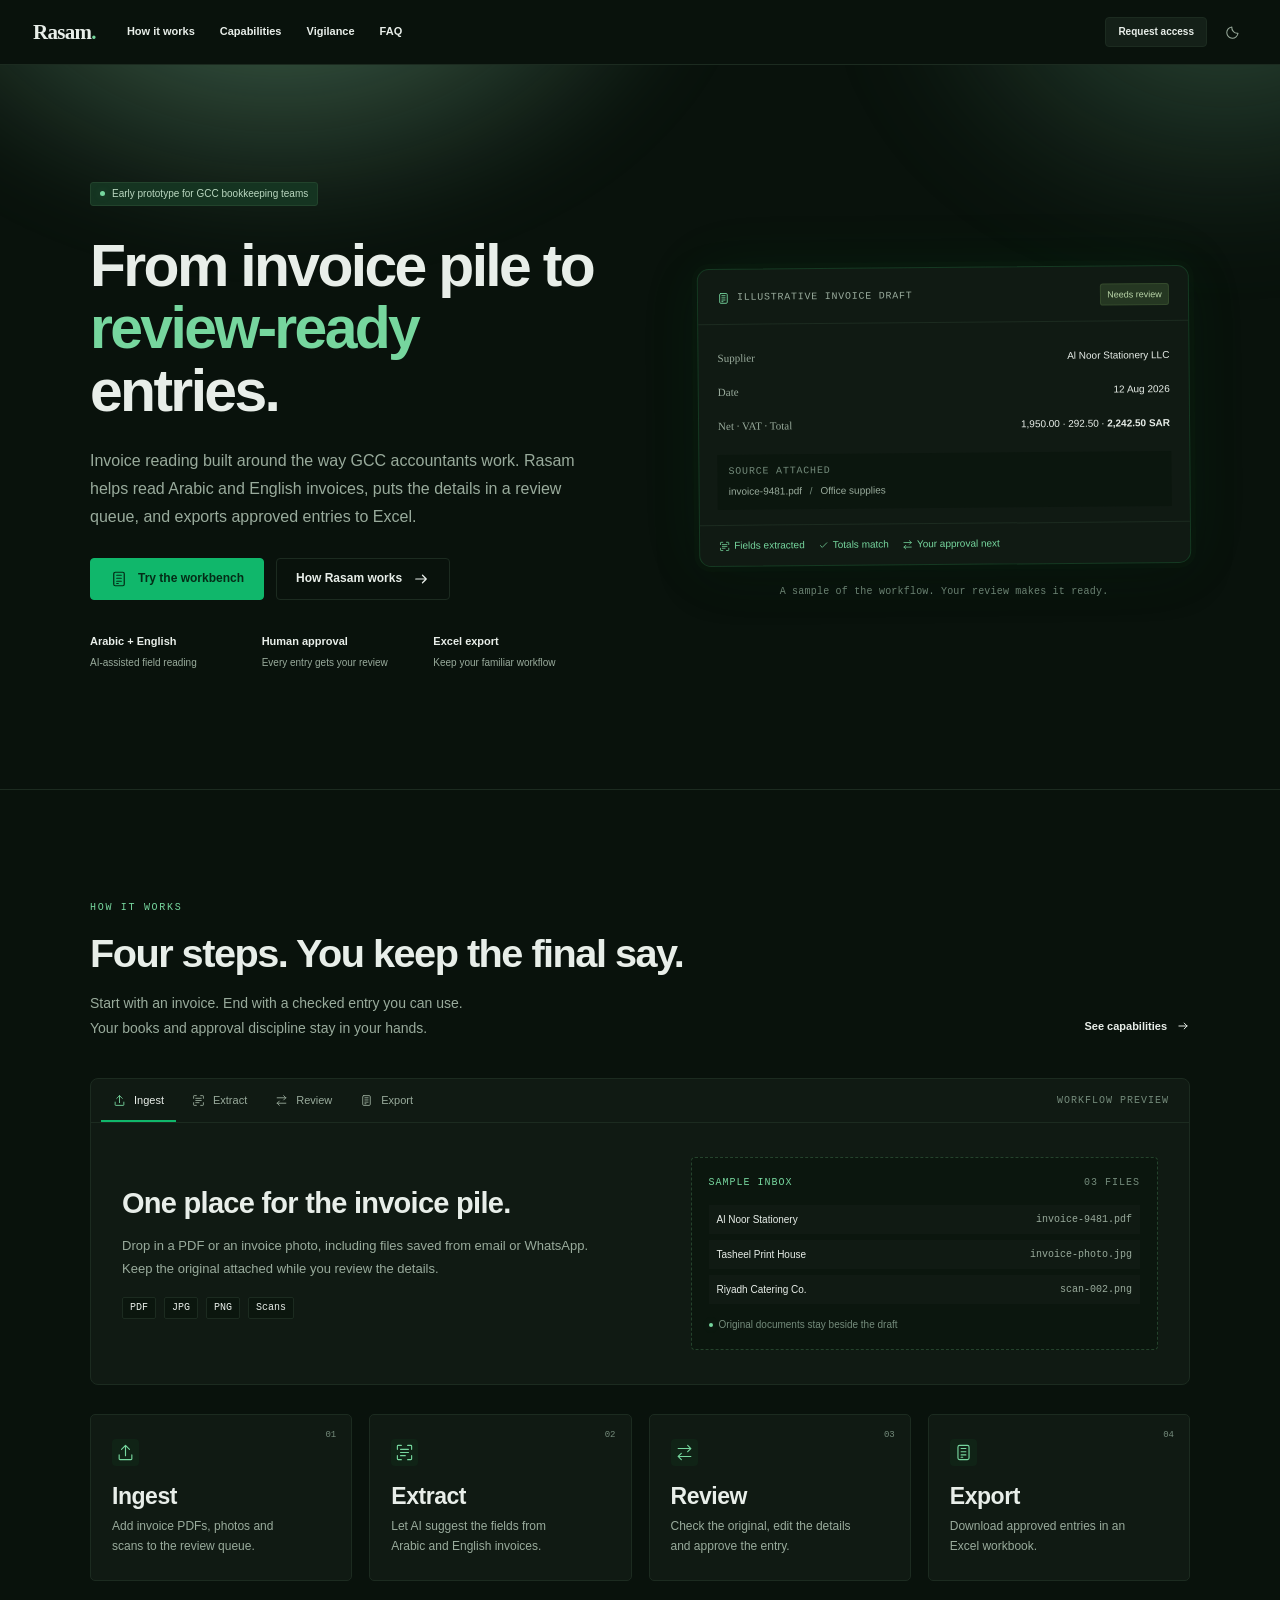
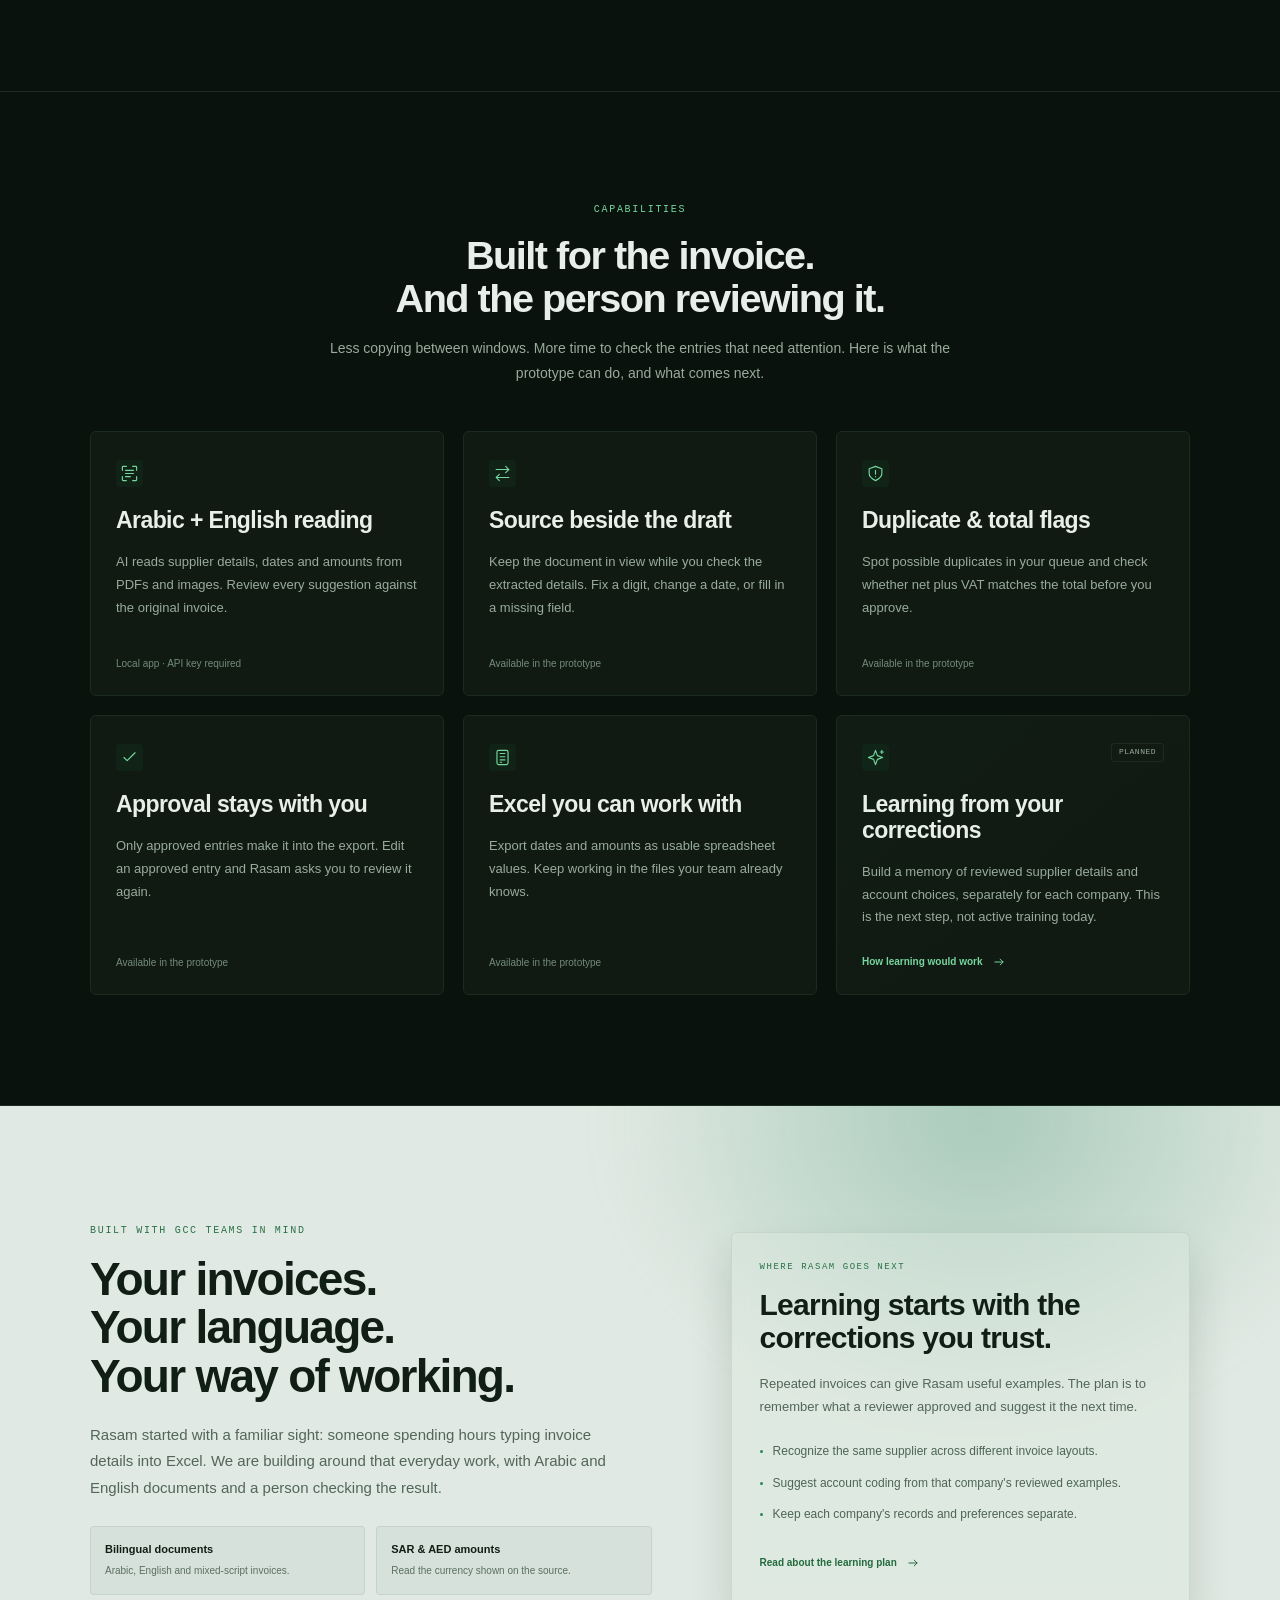
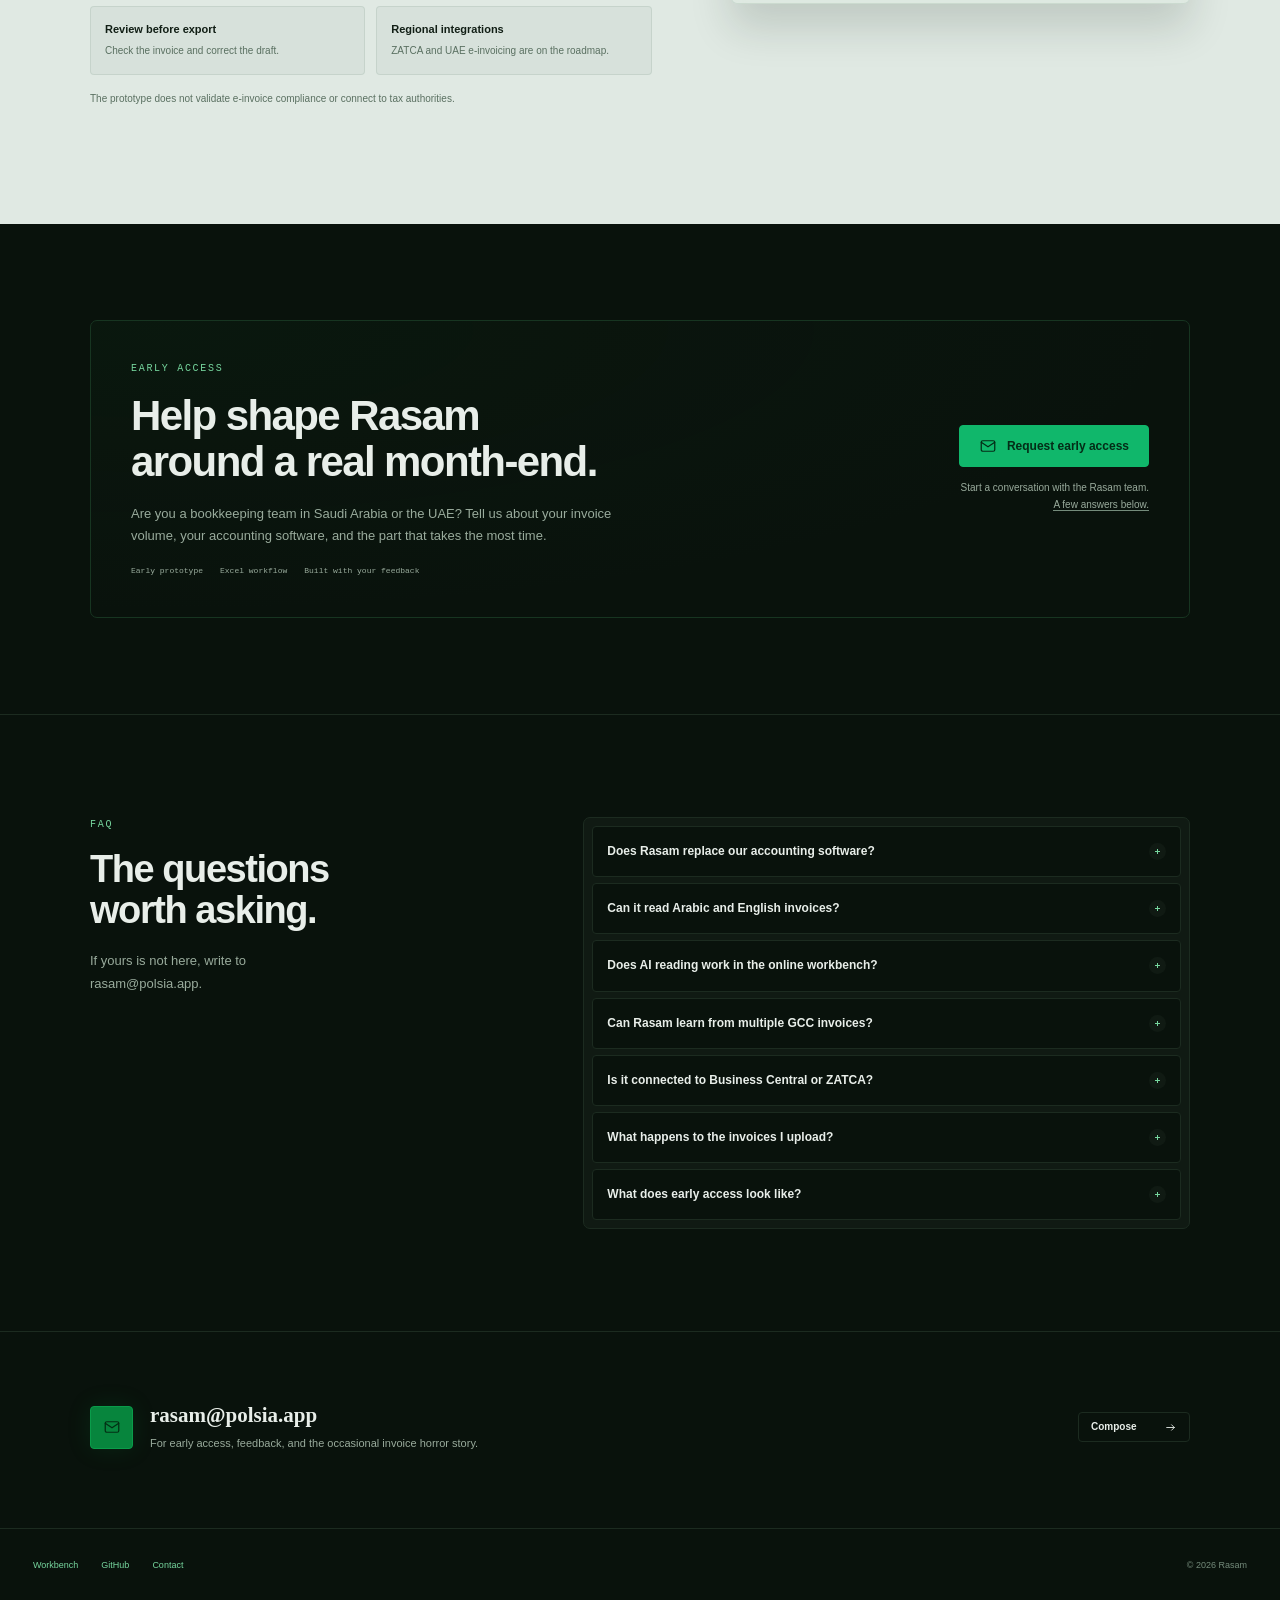
==== index.html @ 23cd0d54 "Prepare static Rasam site for GitHub Pages" ====
<!doctype html>
<html lang="en">
<head>
  <meta charset="utf-8">
  <meta name="viewport" content="width=device-width, initial-scale=1">
  <meta name="theme-color" content="#09120c">
  <meta name="description" content="Rasam is an early invoice-reading prototype for GCC bookkeeping teams. Read Arabic and English invoices, review the details, and export approved entries to Excel.">
  <meta property="og:title" content="Rasam | From invoice pile to review-ready entries">
  <meta property="og:description" content="AI-assisted invoice reading for GCC bookkeeping teams. Your invoices, your review, your Excel workflow.">
  <meta property="og:type" content="website">
  <title>Rasam | Invoice reading for GCC bookkeeping teams</title>
  <link rel="icon" href="favicon.svg" type="image/svg+xml">
  <link rel="stylesheet" href="styles.css">
  <script src="script.js" defer></script>
</head>
<body>
  <a class="skip-link" href="#main">Skip to content</a>
  <svg class="icon-definitions" xmlns="http://www.w3.org/2000/svg" aria-hidden="true">
    <symbol id="i-arrow" viewBox="0 0 24 24"><path d="M5 12h14m-5-5 5 5-5 5"/></symbol>
    <symbol id="i-mail" viewBox="0 0 24 24"><rect x="3" y="5" width="18" height="14" rx="2"/><path d="m3 7 9 6 9-6"/></symbol>
    <symbol id="i-spark" viewBox="0 0 24 24"><path d="m12 3 2.4 6.6L21 12l-6.6 2.4L12 21l-2.4-6.6L3 12l6.6-2.4L12 3ZM20 3v4m-2-2h4"/></symbol>
    <symbol id="i-scan" viewBox="0 0 24 24"><path d="M8 3H4a1 1 0 0 0-1 1v4m13-5h4a1 1 0 0 1 1 1v4M3 16v4a1 1 0 0 0 1 1h4m8 0h4a1 1 0 0 0 1-1v-4M7 8h10M7 12h10M7 16h6"/></symbol>
    <symbol id="i-upload" viewBox="0 0 24 24"><path d="M12 16V3m-5 5 5-5 5 5M4 15v5a1 1 0 0 0 1 1h14a1 1 0 0 0 1-1v-5"/></symbol>
    <symbol id="i-sheet" viewBox="0 0 24 24"><rect x="5" y="3" width="14" height="18" rx="2"/><path d="M9 7h6M9 11h6M9 15h6M9 18h2"/></symbol>
    <symbol id="i-check" viewBox="0 0 24 24"><path d="m5 12 4 4L19 6"/></symbol>
    <symbol id="i-shield" viewBox="0 0 24 24"><path d="m12 3 8 3v6c0 5-8 9-8 9s-8-4-8-9V6l8-3Z"/><path d="M12 8v5m0 3v.1"/></symbol>
    <symbol id="i-review" viewBox="0 0 24 24"><path d="M20 7H4m12-4 4 4-4 4M4 17h16M8 13l-4 4 4 4"/></symbol>
    <symbol id="i-moon" viewBox="0 0 24 24"><path d="M20.8 13.1A9 9 0 0 1 10.9 3.2 9 9 0 1 0 20.8 13.1Z"/></symbol>
    <symbol id="i-menu" viewBox="0 0 24 24"><path d="M4 6h16M4 12h16M4 18h16"/></symbol>
  </svg>

  <header class="site-header">
    <div class="nav-wrap">
      <a class="brand" href="#" aria-label="Rasam home">Rasam<span class="brand-dot">.</span></a>
      <button class="menu-toggle icon-button" type="button" aria-label="Open navigation" aria-controls="navigation" aria-expanded="false"><svg class="icon"><use href="#i-menu"/></svg></button>
      <nav id="navigation" class="navigation" aria-label="Main navigation">
        <a href="#how-it-works">How it works</a>
        <a href="#capabilities">Capabilities</a>
        <a href="#vigilance">Vigilance</a>
        <a href="#faq">FAQ</a>
      </nav>
      <div class="nav-actions">
        <a class="button button-small button-muted" href="mailto:rasam@polsia.app?subject=Rasam%20early%20access">Request access</a>
        <button class="theme-toggle icon-button" type="button" aria-label="Switch to light theme" aria-pressed="false" title="Switch theme"><svg class="icon"><use href="#i-moon"/></svg></button>
      </div>
    </div>
  </header>

  <main id="main">
    <section class="hero section" aria-labelledby="hero-title">
      <div class="container hero-grid">
        <div class="hero-copy">
          <div class="eyebrow-pill"><span class="status-dot"></span> Early prototype for GCC bookkeeping teams</div>
          <h1 id="hero-title">From invoice pile to <span>review-ready</span> entries.</h1>
          <p class="hero-description">Invoice reading built around the way GCC accountants work. Rasam helps read Arabic and English invoices, puts the details in a review queue, and exports approved entries to Excel.</p>
          <div class="button-row">
            <a class="button button-primary" href="./workbench.html"><svg class="icon"><use href="#i-sheet"/></svg> Try the workbench</a>
            <a class="button button-outline" href="#how-it-works">How Rasam works <svg class="icon"><use href="#i-arrow"/></svg></a>
          </div>
          <div class="hero-facts" aria-label="Core features">
            <div><strong>Arabic + English</strong><span>AI-assisted field reading</span></div>
            <div><strong>Human approval</strong><span>Every entry gets your review</span></div>
            <div><strong>Excel export</strong><span>Keep your familiar workflow</span></div>
          </div>
        </div>
        <div class="journal-wrap">
          <div class="journal-card" aria-label="Illustrative invoice draft">
            <div class="journal-header"><span><svg class="icon"><use href="#i-sheet"/></svg> Illustrative invoice draft</span><span class="review-badge">Needs review</span></div>
            <dl class="journal-fields">
              <div><dt>Supplier</dt><dd>Al Noor Stationery LLC</dd></div>
              <div><dt>Date</dt><dd>12 Aug 2026</dd></div>
              <div><dt>Net · VAT · Total</dt><dd>1,950.00 · 292.50 · <strong>2,242.50 SAR</strong></dd></div>
            </dl>
            <div class="journal-note"><span class="tiny-label">Source attached</span><span>invoice-9481.pdf <span class="note-separator">/</span> Office supplies</span></div>
            <div class="journal-footer"><span><svg class="icon"><use href="#i-scan"/></svg> Fields extracted</span><span><svg class="icon"><use href="#i-check"/></svg> Totals match</span><span><svg class="icon"><use href="#i-review"/></svg> Your approval next</span></div>
          </div>
          <p class="journal-caption">A sample of the workflow. Your review makes it ready.</p>
        </div>
      </div>
    </section>

    <section id="how-it-works" class="section workflow-section" aria-labelledby="workflow-title">
      <div class="container">
        <div class="section-heading heading-row">
          <div><p class="eyebrow">How it works</p><h2 id="workflow-title">Four steps. You keep the final say.</h2><p>Start with an invoice. End with a checked entry you can use.<br class="desktop-break"> Your books and approval discipline stay in your hands.</p></div>
          <a class="text-link" href="#capabilities">See capabilities <svg class="icon"><use href="#i-arrow"/></svg></a>
        </div>
        <div class="workflow-demo">
          <div class="workflow-tabs" role="tablist" aria-label="Invoice workflow">
            <button type="button" id="tab-ingest" role="tab" aria-selected="true" aria-controls="panel-ingest" tabindex="0"><svg class="icon"><use href="#i-upload"/></svg> Ingest</button>
            <button type="button" id="tab-extract" role="tab" aria-selected="false" aria-controls="panel-extract" tabindex="-1"><svg class="icon"><use href="#i-scan"/></svg> Extract</button>
            <button type="button" id="tab-review" role="tab" aria-selected="false" aria-controls="panel-review" tabindex="-1"><svg class="icon"><use href="#i-review"/></svg> Review</button>
            <button type="button" id="tab-export" role="tab" aria-selected="false" aria-controls="panel-export" tabindex="-1"><svg class="icon"><use href="#i-sheet"/></svg> Export</button>
            <span class="demo-label">Workflow preview</span>
          </div>
          <div class="workflow-panel" id="panel-ingest" role="tabpanel" aria-labelledby="tab-ingest" tabindex="0">
            <div class="workflow-copy"><h3>One place for the invoice pile.</h3><p>Drop in a PDF or an invoice photo, including files saved from email or WhatsApp. Keep the original attached while you review the details.</p><div class="file-chips"><span>PDF</span><span>JPG</span><span>PNG</span><span>Scans</span></div></div>
            <div class="inbox-preview"><div class="mini-heading">Sample inbox <span>03 files</span></div><div class="inbox-row"><strong>Al Noor Stationery</strong><span>invoice-9481.pdf</span></div><div class="inbox-row"><strong>Tasheel Print House</strong><span>invoice-photo.jpg</span></div><div class="inbox-row"><strong>Riyadh Catering Co.</strong><span>scan-002.png</span></div><div class="inbox-bottom"><span class="status-dot"></span> Original documents stay beside the draft</div></div>
          </div>
          <div class="workflow-panel" id="panel-extract" role="tabpanel" aria-labelledby="tab-extract" tabindex="0" hidden>
            <div class="workflow-copy"><h3>Read the details in either language.</h3><p>AI suggests the supplier, invoice number, date, currency and amounts from Arabic or English documents. Missing or unclear values are left for you to check.</p><div class="file-chips"><span>Arabic</span><span>English</span><span>Mixed script</span></div></div>
            <div class="inbox-preview"><div class="mini-heading">Illustrative extraction <span>AI draft</span></div><div class="inbox-row"><strong>Supplier</strong><span lang="ar" dir="rtl">النور للقرطاسية</span></div><div class="inbox-row"><strong>Invoice number</strong><span>INV-9481</span></div><div class="inbox-row"><strong>Total</strong><span>2,242.50 SAR</span></div><div class="inbox-bottom"><svg class="icon"><use href="#i-scan"/></svg> Available in the local app with your API key</div></div>
          </div>
          <div class="workflow-panel" id="panel-review" role="tabpanel" aria-labelledby="tab-review" tabindex="0" hidden>
            <div class="workflow-copy"><h3>The draft gets a second pair of eyes.</h3><p>Check the source, fix any values, and review duplicate or total warnings. You approve each entry before it can be exported.</p><div class="file-chips"><span>Edit</span><span>Check</span><span>Approve</span></div></div>
            <div class="inbox-preview"><div class="mini-heading">Illustrative review <span>Your decision</span></div><div class="inbox-row"><strong>Source invoice</strong><span>Attached</span></div><div class="inbox-row"><strong>Net + VAT = total</strong><span class="positive">Matches</span></div><div class="inbox-row"><strong>Approval</strong><span>Waiting for review</span></div><div class="inbox-bottom"><svg class="icon"><use href="#i-review"/></svg> Editing an approved entry reopens its review</div></div>
          </div>
          <div class="workflow-panel" id="panel-export" role="tabpanel" aria-labelledby="tab-export" tabindex="0" hidden>
            <div class="workflow-copy"><h3>Take the approved rows to Excel.</h3><p>Download your approved entries as an Excel workbook with dates and numeric amounts. Use those rows in your existing bookkeeping process.</p><div class="file-chips"><span>.xlsx</span><span>Approved entries</span></div></div>
            <div class="inbox-preview"><div class="mini-heading">Illustrative export <span>Excel workbook</span></div><div class="inbox-row"><strong>Approved entries</strong><span>Included</span></div><div class="inbox-row"><strong>Unreviewed drafts</strong><span>Excluded</span></div><div class="inbox-row"><strong>File format</strong><span>Microsoft Excel (.xlsx)</span></div><div class="inbox-bottom"><svg class="icon"><use href="#i-sheet"/></svg> Direct ERP posting is planned</div></div>
          </div>
        </div>
        <ol class="steps-grid">
          <li><span class="step-number">01</span><svg class="feature-icon"><use href="#i-upload"/></svg><h3>Ingest</h3><p>Add invoice PDFs, photos and scans to the review queue.</p></li>
          <li><span class="step-number">02</span><svg class="feature-icon"><use href="#i-scan"/></svg><h3>Extract</h3><p>Let AI suggest the fields from Arabic and English invoices.</p></li>
          <li><span class="step-number">03</span><svg class="feature-icon"><use href="#i-review"/></svg><h3>Review</h3><p>Check the original, edit the details and approve the entry.</p></li>
          <li><span class="step-number">04</span><svg class="feature-icon"><use href="#i-sheet"/></svg><h3>Export</h3><p>Download approved entries in an Excel workbook.</p></li>
        </ol>
      </div>
    </section>

    <section id="capabilities" class="section capabilities-section" aria-labelledby="capabilities-title">
      <div class="container">
        <div class="section-heading centered-heading"><p class="eyebrow">Capabilities</p><h2 id="capabilities-title">Built for the invoice.<br>And the person reviewing it.</h2><p>Less copying between windows. More time to check the entries that need attention. Here is what the prototype can do, and what comes next.</p></div>
        <div class="capabilities-grid">
          <article class="capability-card"><svg class="feature-icon"><use href="#i-scan"/></svg><h3>Arabic + English reading</h3><p>AI reads supplier details, dates and amounts from PDFs and images. Review every suggestion against the original invoice.</p><span class="feature-status">Local app · API key required</span></article>
          <article class="capability-card"><svg class="feature-icon"><use href="#i-review"/></svg><h3>Source beside the draft</h3><p>Keep the document in view while you check the extracted details. Fix a digit, change a date, or fill in a missing field.</p><span class="feature-status">Available in the prototype</span></article>
          <article class="capability-card"><svg class="feature-icon"><use href="#i-shield"/></svg><h3>Duplicate &amp; total flags</h3><p>Spot possible duplicates in your queue and check whether net plus VAT matches the total before you approve.</p><span class="feature-status">Available in the prototype</span></article>
          <article class="capability-card"><svg class="feature-icon"><use href="#i-check"/></svg><h3>Approval stays with you</h3><p>Only approved entries make it into the export. Edit an approved entry and Rasam asks you to review it again.</p><span class="feature-status">Available in the prototype</span></article>
          <article class="capability-card"><svg class="feature-icon"><use href="#i-sheet"/></svg><h3>Excel you can work with</h3><p>Export dates and amounts as usable spreadsheet values. Keep working in the files your team already knows.</p><span class="feature-status">Available in the prototype</span></article>
          <article class="capability-card roadmap-card"><svg class="feature-icon"><use href="#i-spark"/></svg><span class="planned-badge">Planned</span><h3>Learning from your corrections</h3><p>Build a memory of reviewed supplier details and account choices, separately for each company. This is the next step, not active training today.</p><a class="text-link" href="#learning-faq">How learning would work <svg class="icon"><use href="#i-arrow"/></svg></a></article>
        </div>
      </div>
    </section>

    <section id="vigilance" class="section regional-section" aria-labelledby="regional-title">
      <div class="container regional-grid">
        <div class="regional-copy"><p class="eyebrow">Built with GCC teams in mind</p><h2 id="regional-title">Your invoices.<br>Your language.<br>Your way of working.</h2><p>Rasam started with a familiar sight: someone spending hours typing invoice details into Excel. We are building around that everyday work, with Arabic and English documents and a person checking the result.</p><div class="regional-features"><div><strong>Bilingual documents</strong><span>Arabic, English and mixed-script invoices.</span></div><div><strong>SAR &amp; AED amounts</strong><span>Read the currency shown on the source.</span></div><div><strong>Review before export</strong><span>Check the invoice and correct the draft.</span></div><div><strong>Regional integrations</strong><span>ZATCA and UAE e-invoicing are on the roadmap.</span></div></div><p class="regional-note">The prototype does not validate e-invoice compliance or connect to tax authorities.</p></div>
        <aside class="learning-card" aria-labelledby="learning-title"><p class="eyebrow">Where Rasam goes next</p><h3 id="learning-title">Learning starts with the corrections you trust.</h3><p>Repeated invoices can give Rasam useful examples. The plan is to remember what a reviewer approved and suggest it the next time.</p><ul><li>Recognize the same supplier across different invoice layouts.</li><li>Suggest account coding from that company's reviewed examples.</li><li>Keep each company's records and preferences separate.</li></ul><a class="text-link" href="#learning-faq">Read about the learning plan <svg class="icon"><use href="#i-arrow"/></svg></a></aside>
      </div>
    </section>

    <section class="section pilot-section" aria-labelledby="pilot-title">
      <div class="container"><div class="pilot-card"><div><p class="eyebrow">Early access</p><h2 id="pilot-title">Help shape Rasam<br>around a real month-end.</h2><p>Are you a bookkeeping team in Saudi Arabia or the UAE? Tell us about your invoice volume, your accounting software, and the part that takes the most time.</p><div class="pilot-tags"><span>Early prototype</span><span>Excel workflow</span><span>Built with your feedback</span></div></div><div class="pilot-action"><a class="button button-primary" href="mailto:rasam@polsia.app?subject=Rasam%20pilot%20request"><svg class="icon"><use href="#i-mail"/></svg> Request early access</a><p>Start a conversation with the Rasam team.<br><a href="#faq">A few answers below.</a></p></div></div></div>
    </section>

    <section id="faq" class="section faq-section" aria-labelledby="faq-title">
      <div class="container faq-grid">
        <div class="section-heading"><p class="eyebrow">FAQ</p><h2 id="faq-title">The questions<br>worth asking.</h2><p>If yours is not here, write to<br><a href="mailto:rasam@polsia.app">rasam@polsia.app</a>.</p></div>
        <div class="faq-list">
          <details><summary>Does Rasam replace our accounting software?<span class="faq-indicator" aria-hidden="true"></span></summary><p>No. The prototype helps turn invoice details into reviewed rows for Excel. You keep your accounting software and decide how to use the exported entries.</p></details>
          <details><summary>Can it read Arabic and English invoices?<span class="faq-indicator" aria-hidden="true"></span></summary><p>The local app can send invoice PDFs and images to an AI model for Arabic and English field extraction. Results need a human check, especially for blurry images, unusual layouts or unclear numbers. It is not yet benchmarked across GCC invoice types.</p></details>
          <details><summary>Does AI reading work in the online workbench?<span class="faq-indicator" aria-hidden="true"></span></summary><p>The online workbench lets you explore manual entry, review and Excel export. AI reading runs through the local app with your own OpenAI API key. When you click Read with AI there, the document is sent to OpenAI and API usage charges may apply.</p></details>
          <details id="learning-faq"><summary>Can Rasam learn from multiple GCC invoices?<span class="faq-indicator" aria-hidden="true"></span></summary><p>Yes, that is part of the plan. A useful first step is company-specific memory: store reviewed examples, find a similar past invoice, and suggest the supplier or account choice that was approved before. Corrections would stay separate for each company.</p><p>The current prototype does not do this yet, and uploading invoices does not train a model. Further model training is a separate option to evaluate after collecting labeled examples with permission and measuring results on invoices it has not seen.</p></details>
          <details><summary>Is it connected to Business Central or ZATCA?<span class="faq-indicator" aria-hidden="true"></span></summary><p>Not yet. The prototype exports an Excel workbook. Business Central integration, e-invoice QR validation and connections to regional e-invoicing services are planned work, not available features.</p></details>
          <details><summary>What happens to the invoices I upload?<span class="faq-indicator" aria-hidden="true"></span></summary><p>The online prototype keeps its queue in the current browser session. Refreshing or closing the page clears it, so export approved entries before leaving. AI reading in the local app sends the selected document to OpenAI only when you request it.</p></details>
          <details><summary>What does early access look like?<span class="faq-indicator" aria-hidden="true"></span></summary><p>Start with a conversation about your workflow. We want to understand the kinds of invoices you handle, where manual entry slows you down, and what an export must contain to be useful to your team.</p></details>
        </div>
      </div>
    </section>

    <section class="contact-section" aria-label="Contact Rasam"><div class="container contact-row"><div class="contact-copy"><span class="contact-icon"><svg class="icon"><use href="#i-mail"/></svg></span><div><a class="contact-email" href="mailto:rasam@polsia.app">rasam@polsia.app</a><p>For early access, feedback, and the occasional invoice horror story.</p></div></div><a class="button button-outline button-small" href="mailto:rasam@polsia.app?subject=Hello%20Rasam">Compose <svg class="icon"><use href="#i-arrow"/></svg></a></div></section>
  </main>
  <footer class="site-footer"><div class="nav-wrap footer-row"><div><a href="./workbench.html">Workbench</a><a href="https://github.com/20SHA07/Rasam" target="_blank" rel="noopener noreferrer">GitHub<span class="sr-only"> (opens in a new tab)</span></a><a href="mailto:rasam@polsia.app">Contact</a></div><span>© 2026 Rasam</span></div></footer>
</body>
</html>
---- styles.css ----
@charset "UTF-8";

:root{color-scheme:dark;--bg:#09120c;--surface:#101a13;--surface-raised:#142018;--surface-deep:#0b160e;--text:#e8eee9;--muted:#99ab9c;--subtle:#748b7b;--line:#1c2b20;--accent:#10b76b;--accent-hover:#21cd80;--accent-soft:#76d69e;--accent-ink:#042c17;--mint:#e0e9e3;--mint-ink:#111e15;--font:Inter,ui-sans-serif,-apple-system,BlinkMacSystemFont,"Segoe UI",Arial,sans-serif;--mono:"SFMono-Regular",Consolas,"Liberation Mono",monospace}
*{box-sizing:border-box}
html{scroll-behavior:smooth;scroll-padding-top:88px}
body{margin:0;background:var(--bg);color:var(--text);font-family:var(--font);font-size:15px;line-height:1.6;-webkit-font-smoothing:antialiased}
body.light-theme{color-scheme:light;--bg:#f3f7f3;--surface:#eaf0eb;--surface-raised:#e1ebe3;--surface-deep:#f6faf7;--text:#112b1b;--muted:#526b59;--subtle:#536f5b;--line:#d4e1d7;--accent-soft:#187443;--accent-ink:#042c17;--mint:#dae8df;--mint-ink:#112b1b}
a{color:inherit;text-decoration:none}
button{font:inherit;color:inherit;cursor:pointer}
a,button,summary{-webkit-tap-highlight-color:transparent}
a:focus-visible,button:focus-visible,summary:focus-visible,[tabindex="0"]:focus-visible{outline:2px solid var(--accent-soft);outline-offset:5px;border-radius:4px}
button:disabled{cursor:default}
button::-moz-focus-inner{border:0}
svg{flex-shrink:0;fill:none;stroke:currentColor;stroke-width:1.65;stroke-linecap:round;stroke-linejoin:round;vertical-align:middle}
.icon{width:18px;height:18px}
.icon-definitions{position:absolute;width:0;height:0;overflow:hidden}
.container{width:min(1100px,calc(100% - 64px));margin-inline:auto}
.section{padding-block:110px;border-bottom:1px solid var(--line)}
h1,h2,h3,p{margin:0}
h1,h2,h3{font-weight:650;line-height:1.09;letter-spacing:-.038em}
h1{font-size:clamp(44px,4.6vw,62px)}
h2{font-size:clamp(31px,3.1vw,42px)}
h3{font-size:24px;letter-spacing:-.025em}
p{color:var(--muted)}
.eyebrow{color:var(--accent-soft);font-family:var(--mono);font-size:10px;letter-spacing:.17em;text-transform:uppercase;line-height:1.5;margin-bottom:17px}
.skip-link{position:fixed;z-index:20;left:18px;top:-70px;padding:10px 18px;border-radius:4px;background:var(--accent);color:#031d0d;font-weight:700}
.skip-link:focus{top:10px}
.sr-only{position:absolute;width:1px;height:1px;padding:0;margin:-1px;overflow:hidden;clip:rect(0,0,0,0);white-space:nowrap;border:0}
.site-header{height:65px;border-bottom:1px solid var(--line);position:relative;z-index:5;background:var(--bg)}
.nav-wrap{max-width:1270px;height:100%;margin:auto;padding-inline:28px;display:flex;align-items:center}
.brand{font-family:Georgia,"Times New Roman",serif;font-weight:700;font-size:21px;letter-spacing:-.7px;line-height:1;margin-right:31px}
.brand-dot{color:var(--accent-soft)}
.navigation{display:flex;gap:25px;align-items:center}
.navigation a{font-size:11px;font-weight:600;color:var(--text);transition:color .15s}
.navigation a:hover,.site-footer a:hover{color:var(--accent-soft)}
.nav-actions{margin-left:auto;display:flex;gap:10px;align-items:center}
.button{min-height:42px;padding:10px 19px;display:inline-flex;align-items:center;justify-content:center;gap:10px;font-size:12px;font-weight:600;line-height:1.2;border-radius:4px;border:1px solid transparent;white-space:nowrap;transition:background .18s,border-color .18s,transform .18s}
.button:hover{transform:translateY(-1px)}
.button-primary{background:var(--accent);color:var(--accent-ink);border-color:var(--accent)}
.button-primary:hover{background:var(--accent-hover);border-color:var(--accent-hover)}
.button-outline{background:transparent;border-color:var(--line);color:var(--text)}
.button-outline:hover{background:var(--surface);border-color:var(--subtle)}
.button-small{min-height:30px;padding:7px 12px;font-size:10px}
.button-small .icon{width:13px;height:13px}
.button-muted{background:var(--surface-raised);border-color:var(--line)}
.button-muted:hover{background:var(--line)}
.icon-button{border:0;background:none;display:grid;place-items:center;width:30px;height:30px;padding:5px;border-radius:4px;color:var(--muted)}
.icon-button:hover{color:var(--text);background:var(--surface)}
.icon-button .icon{width:15px;height:15px}
.menu-toggle{display:none}
.hero{position:relative;overflow:hidden;padding-top:114px;padding-bottom:119px}
.hero:before{content:"";position:absolute;pointer-events:none;width:900px;height:650px;top:-470px;left:-170px;background:radial-gradient(ellipse,rgba(138,205,162,.51),transparent 69%);filter:blur(36px)}
.hero:after{content:"";position:absolute;pointer-events:none;width:720px;height:570px;top:-385px;right:-305px;background:radial-gradient(ellipse,rgba(110,175,137,.37),transparent 67%);filter:blur(50px)}
.hero-grid{position:relative;z-index:1;display:grid;grid-template-columns:1.1fr 1fr;align-items:center;gap:67px}
.eyebrow-pill{display:inline-flex;align-items:center;gap:7px;color:#bad7c0;background:#153421;border:1px solid #22432c;padding:4px 9px;border-radius:3px;font-size:10px;line-height:1.4;margin-bottom:29px}
.light-theme .eyebrow-pill{background:#e1f0e5;color:#1a5832;border-color:#b3d4be}
.status-dot{width:5px;height:5px;background:var(--accent-soft);border-radius:50%;display:inline-block;flex-shrink:0;box-shadow:0 0 8px #66cd9130}
.hero h1{max-width:530px;line-height:1.065;letter-spacing:-.045em}
.hero h1 span{color:var(--accent-soft)}
.hero-description{max-width:495px;font-size:16px;line-height:1.75;margin-top:24px}
.button-row{display:flex;flex-wrap:wrap;gap:12px;margin-top:27px}
.hero-facts{display:grid;grid-template-columns:1fr 1fr 1fr;gap:20px;margin-top:34px;max-width:495px}
.hero-facts strong{display:block;font-size:11px;font-weight:600;line-height:1.45;margin-bottom:5px}
.hero-facts span{display:block;color:var(--muted);font-size:10px;line-height:1.55;max-width:130px}
.journal-wrap{margin-top:18px;min-width:0}
.journal-card{background:var(--surface);border:1px solid #153922;border-radius:12px;box-shadow:0 0 0 5px #0c281331,0 15px 45px #0003,0 0 65px #04b14c14;overflow:hidden;transform:rotate(-.5deg)}
.light-theme .journal-card{border-color:#b8d6c0;box-shadow:0 0 0 5px #c6ead52b,0 15px 45px #204f2514,0 0 65px #04b14c14}
.journal-header{padding:17px 19px 15px;display:flex;align-items:center;justify-content:space-between;gap:8px;border-bottom:1px solid var(--line);font-family:var(--mono);font-size:8px;letter-spacing:.075em;text-transform:uppercase;color:var(--muted)}
.journal-header>span:first-child{display:flex;gap:7px;align-items:center}
.journal-header .icon{width:13px;height:13px;color:var(--accent-soft)}
.review-badge{font-family:var(--font);text-transform:none;letter-spacing:0;padding:3px 6px;color:#bbd7aa;background:#253722;border:1px solid #344a2c;border-radius:3px;font-size:9px;white-space:nowrap}
.light-theme .review-badge{color:#36522b;background:#e1edd9;border-color:#c1d5b4}
.journal-fields{margin:0;padding:17px 19px 7px}
.journal-fields>div{display:flex;justify-content:space-between;gap:13px;align-items:baseline;padding:8px 0}
.journal-fields dt{color:var(--muted);font-family:Georgia,"Times New Roman",serif;font-size:11px}
.journal-fields dd{margin:0;font-size:10px;text-align:right;font-weight:500;font-variant-numeric:tabular-nums;line-height:1.7}
.journal-fields dd strong{font-weight:600}
.journal-note{margin:5px 18px 15px;background:var(--surface-deep);padding:10px 11px;color:var(--muted);font-size:9px;line-height:1.7}
.tiny-label{display:block;color:var(--subtle);font:8px/1.4 var(--mono);text-transform:uppercase;letter-spacing:.08em;margin-bottom:4px}
.note-separator{margin-inline:5px;color:var(--subtle)}
.journal-footer{border-top:1px solid var(--line);display:flex;flex-wrap:wrap;align-items:center;gap:13px;padding:12px 19px;color:var(--accent-soft);font-size:8px}
.journal-footer span{display:inline-flex;align-items:center;gap:4px}
.journal-footer .icon{width:11px;height:11px}
.journal-caption{text-align:center;font-family:var(--mono);font-size:8px;letter-spacing:.02em;margin-top:18px;color:var(--subtle)}
.section-heading{margin-bottom:38px}
.section-heading>p:last-child,.section-heading>div>p:last-child{margin-top:16px;font-size:14px;line-height:1.75;max-width:680px}
.heading-row{display:flex;align-items:flex-end;justify-content:space-between;gap:25px}
.text-link{display:inline-flex;align-items:center;gap:9px;font-size:11px;font-weight:600;white-space:nowrap}
.text-link:hover{color:var(--accent-soft)}
.text-link .icon{width:14px;height:14px;transition:transform .15s}
.text-link:hover .icon{transform:translateX(3px)}
.heading-row>.text-link{margin-bottom:5px}
.workflow-demo{border:1px solid var(--line);border-radius:8px;overflow:hidden;background:var(--surface)}
.workflow-tabs{display:flex;gap:4px;padding:0 10px;align-items:center;border-bottom:1px solid var(--line);overflow-x:auto;scrollbar-width:thin}
.workflow-tabs button{display:inline-flex;align-items:center;gap:8px;border:0;border-bottom:2px solid transparent;color:var(--muted);font-size:11px;background:none;min-height:43px;padding:11px 12px 9px;white-space:nowrap}
.workflow-tabs button:hover{color:var(--text)}
.workflow-tabs button[aria-selected="true"]{border-bottom-color:var(--accent);color:var(--text)}
.workflow-tabs button[aria-selected="true"] .icon{color:var(--accent-soft)}
.workflow-tabs .icon{width:13px;height:13px}
.demo-label{margin-left:auto;padding-right:10px;color:var(--subtle);font-family:var(--mono);font-size:8px;text-transform:uppercase;letter-spacing:.1em;white-space:nowrap}
.workflow-panel{display:grid;grid-template-columns:1.12fr 1fr;align-items:center;gap:45px;padding:34px 31px;min-height:235px}
.workflow-panel[hidden]{display:none}
.workflow-copy h3{font-size:29px;margin-bottom:15px}
.workflow-copy p{font-size:13px;line-height:1.75;max-width:490px}
.file-chips{display:flex;gap:8px;margin-top:17px}
.file-chips span{font:8px/1 var(--mono);background:var(--surface-deep);padding:5px 7px;border:1px solid var(--line);border-radius:2px;color:var(--text)}
.inbox-preview{background:var(--surface-deep);border:1px dashed #24432c;padding:17px;border-radius:4px;min-width:0}
.mini-heading{display:flex;justify-content:space-between;gap:8px;font-family:var(--mono);font-size:8px;letter-spacing:.1em;text-transform:uppercase;color:var(--accent-soft);margin-bottom:14px}
.mini-heading span{color:var(--subtle);font-size:7px}
.inbox-row{display:flex;align-items:center;justify-content:space-between;gap:14px;background:var(--surface);padding:7px 8px;margin-block:6px;font-size:9px;line-height:1.5}
.inbox-row strong{font-weight:500}
.inbox-row>span{font-family:var(--mono);font-size:8px;color:var(--muted);text-align:right;overflow-wrap:anywhere}
.inbox-row [lang="ar"]{font-family:Arial,sans-serif;font-size:11px}
.inbox-row .positive{color:var(--accent-soft)}
.inbox-bottom{display:flex;gap:6px;align-items:center;margin-top:13px;font-size:8px;line-height:1.5;color:var(--subtle)}
.inbox-bottom .icon{width:11px;height:11px}
.inbox-bottom .status-dot{width:4px;height:4px}
.steps-grid{list-style:none;padding:0;margin:29px 0 0;display:grid;grid-template-columns:repeat(4,1fr);gap:17px}
.steps-grid li{position:relative;background:var(--surface);padding:24px 21px 23px;border:1px solid var(--line);border-radius:5px}
.step-number{position:absolute;right:15px;top:13px;color:var(--subtle);font-family:var(--mono);font-size:9px}
.feature-icon{width:27px;height:27px;padding:4px;color:var(--accent-soft);background:#0cac5710;stroke-width:1.45;border-radius:4px;margin-bottom:21px}
.steps-grid .feature-icon{margin-bottom:18px}
.steps-grid h3{font-size:23px;letter-spacing:-.02em;margin-bottom:8px}
.steps-grid p{font-size:12px;line-height:1.65;max-width:190px}
.centered-heading{text-align:center;max-width:720px;margin-inline:auto;margin-bottom:46px}
.centered-heading>p:last-child{max-width:650px;margin-inline:auto}
.capabilities-grid{display:grid;grid-template-columns:repeat(3,1fr);gap:19px}
.capability-card{position:relative;padding:28px 25px 24px;display:flex;flex-direction:column;align-items:flex-start;border:1px solid var(--line);border-radius:6px;background:var(--surface);min-height:265px}
.capability-card h3{font-size:23px;margin-bottom:17px;line-height:1.12;max-width:280px}
.capability-card p{font-size:13px;line-height:1.75;margin-bottom:25px}
.feature-status{font-size:9px;line-height:1.4;color:var(--subtle);margin-top:auto}
.roadmap-card{background:linear-gradient(140deg,#1c352118,transparent 70%),var(--surface)}
.planned-badge{position:absolute;top:27px;right:25px;padding:3px 7px;border:1px solid var(--line);border-radius:3px;font:8px/1.3 var(--mono);text-transform:uppercase;letter-spacing:.06em;color:var(--muted)}
.roadmap-card .text-link{color:var(--accent-soft);margin-top:auto;font-size:10px}
.regional-section{background:var(--mint);color:var(--mint-ink);border:0;position:relative;overflow:hidden;padding-block:117px}
.regional-section:before{position:absolute;content:"";right:-100px;top:-310px;pointer-events:none;width:800px;height:650px;background:radial-gradient(ellipse,#8dbba7aa,transparent 65%);filter:blur(24px)}
.regional-grid{display:grid;grid-template-columns:1.1fr .9fr;gap:79px;align-items:start;position:relative;z-index:1}
.regional-section .eyebrow{color:#2a7145}
.regional-section p{color:#52665a}
.regional-copy h2{font-size:46px;line-height:1.05;margin-bottom:22px;max-width:520px}
.regional-copy>p:not(.eyebrow){font-size:15px;line-height:1.75;max-width:545px}
.regional-features{display:grid;grid-template-columns:1fr 1fr;gap:11px;margin-top:25px}
.regional-features>div{background:#7b928315;border:1px solid #849f8e38;border-radius:4px;padding:14px}
.regional-features strong{font-size:11px;font-weight:600;display:block;margin-bottom:5px}
.regional-features span{display:block;font-size:10px;line-height:1.65;color:#5a7061}
.regional-copy .regional-note{font-size:10px!important;line-height:1.6!important;margin-top:16px;max-width:450px!important;color:#5a7061}
.learning-card{padding:28px 28px 30px;border:1px solid #8eac973e;background:#dce8df66;backdrop-filter:blur(8px);border-radius:6px;box-shadow:0 24px 42px #12241728;margin-top:9px}
.learning-card .eyebrow{font-size:9px;margin-bottom:13px}
.learning-card h3{font-size:30px;line-height:1.11;margin-bottom:19px;max-width:330px}
.learning-card>p:not(.eyebrow){font-size:13px;line-height:1.75}
.learning-card ul{list-style:none;padding:0;margin:23px 0 24px;display:grid;gap:12px}
.learning-card li{position:relative;padding-left:13px;font-size:12px;line-height:1.65;color:#4d6555}
.learning-card li:before{content:"";position:absolute;left:0;top:8px;width:3px;height:3px;border-radius:50%;background:#2b8550}
.learning-card .text-link{font-size:10px;color:#236a3d;white-space:normal}
.pilot-section{padding-block:96px}
.pilot-card{display:grid;grid-template-columns:1.2fr 1fr;align-items:center;gap:50px;border:1px solid #173521;border-radius:7px;padding:40px;background:radial-gradient(ellipse at 6% 3%,#14522615,transparent 70%),var(--bg)}
.pilot-card h2{max-width:590px;font-size:42px}
.pilot-card>div>p:not(.eyebrow){font-size:13px;line-height:1.75;margin-top:18px;max-width:515px}
.pilot-tags{display:flex;flex-wrap:wrap;gap:17px;margin-top:17px;font-family:var(--mono);font-size:8px;line-height:1.5;color:var(--muted)}
.pilot-action{text-align:right}
.pilot-action>p{font-size:10px!important;line-height:1.65!important;margin-top:13px!important}
.pilot-action>p a{border-bottom:1px solid var(--subtle)}
.faq-section{padding-block:102px}
.faq-grid{display:grid;grid-template-columns:.83fr 1.17fr;gap:63px}
.faq-section .section-heading{margin-bottom:0}
.faq-section h2{font-size:38px}
.faq-section .section-heading>p:last-child{font-size:13px;margin-top:18px}
.faq-section .section-heading a:hover{color:var(--accent-soft)}
.faq-list{background:var(--surface);padding:8px;border:1px solid var(--line);border-radius:7px}
.faq-list details{border:1px solid var(--line);background:var(--bg);border-radius:4px;margin-bottom:6px;overflow:hidden}
.faq-list details:last-child{margin-bottom:0}
.faq-list summary{display:flex;justify-content:space-between;align-items:center;gap:17px;list-style:none;padding:15px 14px;cursor:pointer;font-size:12px;font-weight:600;line-height:1.6}
.faq-list summary::-webkit-details-marker{display:none}
.faq-list summary:hover{color:var(--accent-soft)}
.faq-indicator{width:17px;height:17px;border-radius:50%;background:var(--surface);position:relative;flex-shrink:0;color:var(--accent-soft)}
.faq-indicator:before,.faq-indicator:after{content:"";position:absolute;background:currentColor;left:6px;right:6px;height:1px;top:8px}
.faq-indicator:after{transform:rotate(90deg);transition:transform .15s}
details[open] .faq-indicator:after{transform:rotate(0)}
.faq-list details p{font-size:12px;line-height:1.8;padding:0 14px 14px}
.faq-list details p+p{margin-top:-3px}
.contact-section{padding-block:70px 76px;border-bottom:1px solid var(--line)}
.contact-row{display:flex;justify-content:space-between;align-items:center;gap:25px}
.contact-copy{display:flex;align-items:center;gap:17px}
.contact-icon{background:#07853d;color:#032f14;border:1px solid #0a9c4a;box-shadow:0 0 25px #0aa64820;border-radius:4px;width:43px;height:43px;display:grid;place-items:center}
.contact-email{font-family:Georgia,"Times New Roman",serif;font-size:21px;line-height:1.3;font-weight:700}
.contact-email:hover{color:var(--accent-soft)}
.contact-copy p{font-size:11px;margin-top:5px}
.contact-row>.button{min-width:112px;justify-content:space-between}
.site-footer{height:72px;color:var(--subtle);font-size:9px}
.footer-row{justify-content:space-between}
.footer-row>div{display:flex;gap:23px;color:var(--accent-soft)}
.footer-row>span{font-size:9px}

@media(min-width:1500px){.hero{padding-top:130px;padding-bottom:135px}.section{padding-block:120px}.hero-grid{gap:75px}}
@media(max-width:1000px){.container{width:calc(100% - 56px)}.hero-grid{gap:35px;grid-template-columns:1fr 1fr}.hero{padding-block:92px}.hero h1{font-size:48px}.hero-description{font-size:14px}.hero-facts{gap:12px}.button{padding-inline:15px;font-size:11px}.journal-header{padding-inline:14px;font-size:7px}.journal-fields{padding-inline:14px}.journal-fields dd{font-size:9px}.journal-footer{padding-inline:14px;gap:9px;font-size:7px}.section{padding-block:86px}.workflow-panel{gap:27px;padding:28px 25px}.workflow-copy h3{font-size:26px}.inbox-preview{padding:12px}.inbox-row{gap:8px;padding-inline:6px;font-size:8px}.inbox-row>span{font-size:7px}.steps-grid{gap:13px}.steps-grid li{padding:21px 17px}.steps-grid p{font-size:11px}.capabilities-grid{gap:14px}.capability-card{padding:25px 21px 23px}.capability-card h3{font-size:21px}.capability-card p{font-size:12px}.regional-grid{gap:45px}.regional-copy h2{font-size:41px}.regional-copy>p:not(.eyebrow){font-size:14px}.learning-card{padding:24px}.learning-card h3{font-size:28px}.pilot-card{padding:33px;gap:30px}.pilot-card h2{font-size:37px}.faq-grid{gap:38px}.faq-section h2{font-size:34px}}
@media(max-width:760px){html{scroll-padding-top:22px}.container{width:calc(100% - 40px)}.section{padding-block:70px}.site-header{height:62px}.nav-wrap{padding-inline:20px}.brand{font-size:23px;margin-right:auto}.menu-toggle{display:grid;order:3;margin-left:10px}.nav-actions{margin-left:0}.nav-actions .button{font-size:9px;padding:7px 10px}.theme-toggle{width:25px}.navigation{position:absolute;top:61px;left:0;right:0;padding:12px 20px 18px;border-bottom:1px solid var(--line);background:var(--bg);display:none;gap:0;box-shadow:0 10px 20px #0002}.navigation.is-open{display:grid;grid-template-columns:1fr 1fr}.navigation a{padding:10px 0;font-size:12px}.hero{padding-top:69px;padding-bottom:64px}.hero-grid{grid-template-columns:1fr;gap:42px;max-width:550px}.eyebrow-pill{font-size:9px;margin-bottom:24px}.hero h1{font-size:clamp(44px,7.5vw,57px);max-width:510px}.hero-description{font-size:15px;line-height:1.75;max-width:510px;margin-top:22px}.button-row{gap:10px;margin-top:25px}.button{min-height:43px;font-size:11px}.hero-facts{margin-top:28px;gap:17px;max-width:460px}.hero-facts strong{font-size:10px}.hero-facts span{font-size:9px}.journal-wrap{width:100%;max-width:490px;justify-self:center;margin-top:0}.journal-header{font-size:8px;padding:17px 18px}.journal-fields{padding:14px 18px 7px}.journal-fields dt{font-size:11px}.journal-fields dd{font-size:10px}.journal-footer{padding:12px 18px;gap:14px;font-size:8px}.journal-caption{margin-top:15px}.section-heading{margin-bottom:30px}.heading-row{display:block}.heading-row>.text-link{margin-top:22px}.section-heading h2{font-size:33px;max-width:520px}.section-heading>p:last-child,.section-heading>div>p:last-child{font-size:13px}.desktop-break{display:none}.workflow-panel{grid-template-columns:1fr;gap:25px;padding:27px 23px;min-height:390px}.workflow-copy h3{font-size:26px}.workflow-copy p{font-size:13px}.workflow-tabs{padding-inline:7px;gap:0}.workflow-tabs button{font-size:10px;padding-inline:10px;gap:6px}.demo-label{display:none}.inbox-preview{padding:17px}.mini-heading{font-size:8px}.inbox-row{padding:8px;font-size:10px}.inbox-row>span{font-size:8px}.inbox-bottom{font-size:8px}.steps-grid{grid-template-columns:1fr 1fr;gap:12px;margin-top:18px}.steps-grid li{padding:23px 21px}.steps-grid h3{font-size:23px}.steps-grid p{font-size:12px;max-width:none}.steps-grid .feature-icon{margin-bottom:15px}.centered-heading{margin-bottom:32px}.capabilities-grid{grid-template-columns:1fr 1fr;gap:13px}.capability-card{padding:25px 21px;min-height:280px}.capability-card h3{font-size:21px}.capability-card p{font-size:12px;margin-bottom:22px}.feature-status{font-size:8px}.roadmap-card .text-link{font-size:9px;white-space:normal;gap:5px}.planned-badge{right:19px;top:26px;font-size:7px}.regional-grid{grid-template-columns:1fr;gap:32px;max-width:580px}.regional-copy h2{font-size:43px}.regional-copy>p:not(.eyebrow){font-size:14px}.regional-features{gap:10px}.regional-features>div{padding:14px}.regional-features strong{font-size:11px}.regional-features span{font-size:11px}.learning-card{max-width:none;margin-top:0;padding:28px}.learning-card h3{font-size:30px;max-width:360px}.learning-card li{font-size:12px}.pilot-card{grid-template-columns:1fr;gap:27px;padding:30px 26px}.pilot-card h2{font-size:36px}.pilot-card>div>p:not(.eyebrow){font-size:13px}.pilot-action{text-align:left}.pilot-action>p{font-size:10px!important}.pilot-tags{gap:12px;font-size:7px}.faq-grid{grid-template-columns:1fr;gap:31px}.faq-section .section-heading h2{font-size:35px}.faq-section .section-heading h2 br{display:none}.faq-section .section-heading>p:last-child br{display:none}.faq-list summary{font-size:12px;padding:15px 13px}.faq-list details p{font-size:12px}.contact-section{padding-block:51px}.contact-row{align-items:flex-start}.contact-copy{gap:12px}.contact-icon{width:36px;height:36px;flex-shrink:0}.contact-email{font-size:19px}.contact-copy p{font-size:10px;max-width:280px}.contact-row>.button{min-width:90px;min-height:31px;font-size:9px}.site-footer{height:66px}.footer-row>div{gap:18px}}
@media(max-width:430px){.container{width:calc(100% - 36px)}.nav-wrap{padding-inline:18px}.brand{font-size:22px}.nav-actions{gap:6px}.menu-toggle{margin-left:5px}.hero{padding-top:54px}.hero h1{font-size:43px}.hero-description{font-size:14px}.button-row{gap:9px}.button-row .button{padding-inline:12px;font-size:10px;gap:7px}.button-row .icon{width:15px;height:15px}.hero-facts{gap:12px}.hero-facts strong{font-size:9px}.hero-facts span{font-size:8px}.journal-header{padding-inline:13px;font-size:7px}.journal-fields{padding-inline:13px}.journal-fields dd{font-size:9px}.journal-fields dt{font-size:10px}.journal-note{margin-inline:13px}.journal-footer{padding-inline:13px;gap:9px;font-size:7px}.journal-footer .icon{width:10px;height:10px}.section-heading h2{font-size:30px}.workflow-tabs button{padding-inline:9px;font-size:9px}.workflow-panel{padding:24px 19px}.workflow-copy h3{font-size:25px}.inbox-preview{padding:12px}.inbox-row{padding:7px 6px;font-size:9px}.inbox-row>span{font-size:7px}.steps-grid li{padding:22px 17px}.steps-grid h3{font-size:22px}.steps-grid p{font-size:11px}.capabilities-grid{grid-template-columns:1fr}.capability-card{min-height:0;padding:26px}.capability-card h3{font-size:25px}.capability-card p{font-size:13px}.capability-card .feature-icon{margin-bottom:17px}.feature-status{font-size:9px}.roadmap-card .text-link{font-size:11px}.planned-badge{font-size:8px;right:26px;top:27px}.regional-copy h2{font-size:40px}.learning-card{padding:25px}.learning-card h3{font-size:28px}.pilot-card{padding:28px 23px}.pilot-card h2{font-size:32px}.pilot-tags{row-gap:7px}.contact-row{display:block}.contact-row>.button{margin-left:48px;margin-top:20px;min-width:105px}.contact-email{font-size:20px}.contact-copy p{max-width:265px}.footer-row>div{gap:17px}.footer-row>span{font-size:8px}}
@media(prefers-reduced-motion:reduce){html{scroll-behavior:auto}*,*:before,*:after{transition:none!important;animation:none!important}.button:hover{transform:none}}
@media print{:root{--bg:#fff;--surface:#f8faf8;--surface-deep:#f2f5f2;--text:#111;--muted:#444;--subtle:#555;--line:#ddd;--accent-soft:#17632e}.site-header,.button-row,.nav-actions,.menu-toggle,.site-footer{display:none}.section{padding-block:35px}.hero:before,.hero:after,.regional-section:before{display:none}.journal-card{box-shadow:none;transform:none}.container{width:100%}.faq-list details p{display:block}.capability-card,.steps-grid li,.journal-card{break-inside:avoid}}

/* Keep illustrative invoice details legible at every breakpoint. */
.journal-fields dd,.journal-note,.journal-footer,.journal-caption,.tiny-label,.inbox-row,.inbox-row>span,.inbox-bottom,.mini-heading,.mini-heading span{font-size:10px}
.journal-header{flex-wrap:wrap;font-size:10px}
.hero-facts span,.file-chips span,.feature-status,.demo-label{font-size:10px}
@media(pointer:coarse){.icon-button{min-width:44px;min-height:44px}.button-small{min-height:44px}.navigation a{min-height:44px}.workflow-tabs button{min-height:44px}.nav-actions{gap:4px}}
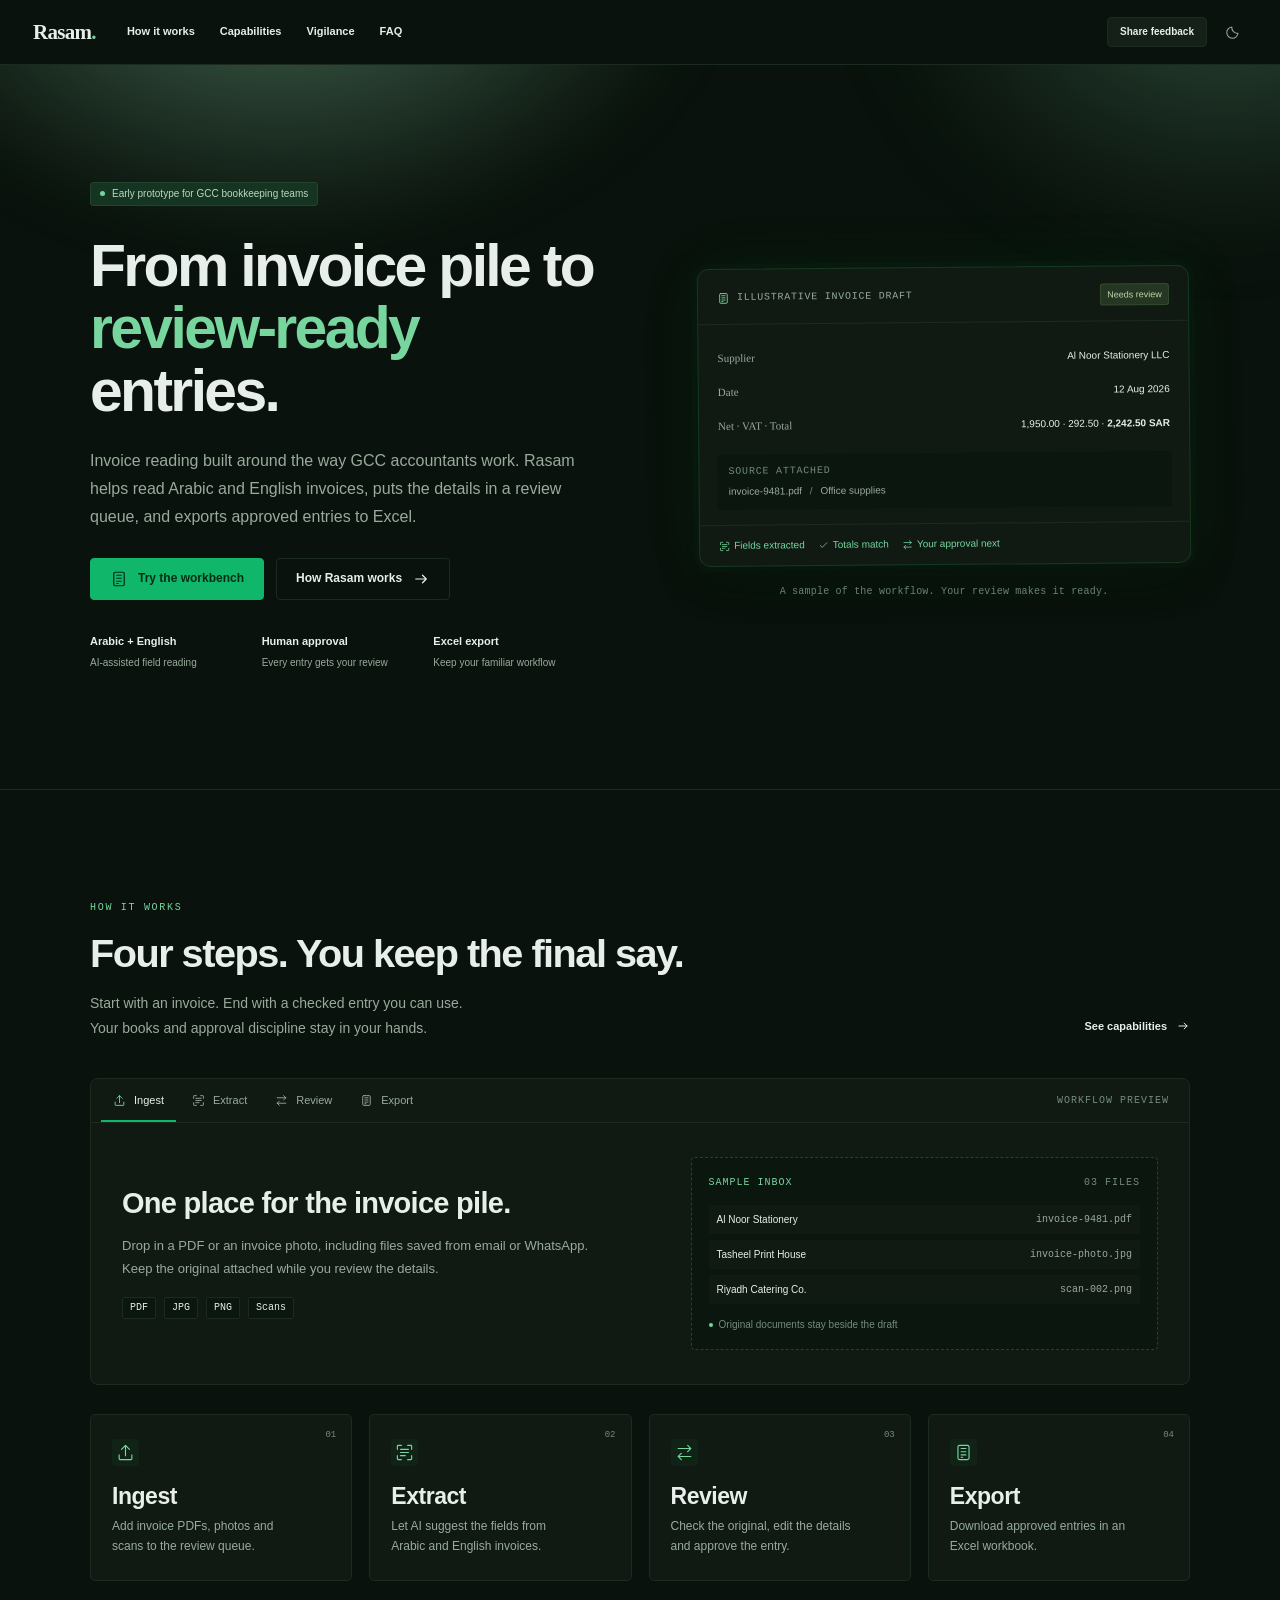
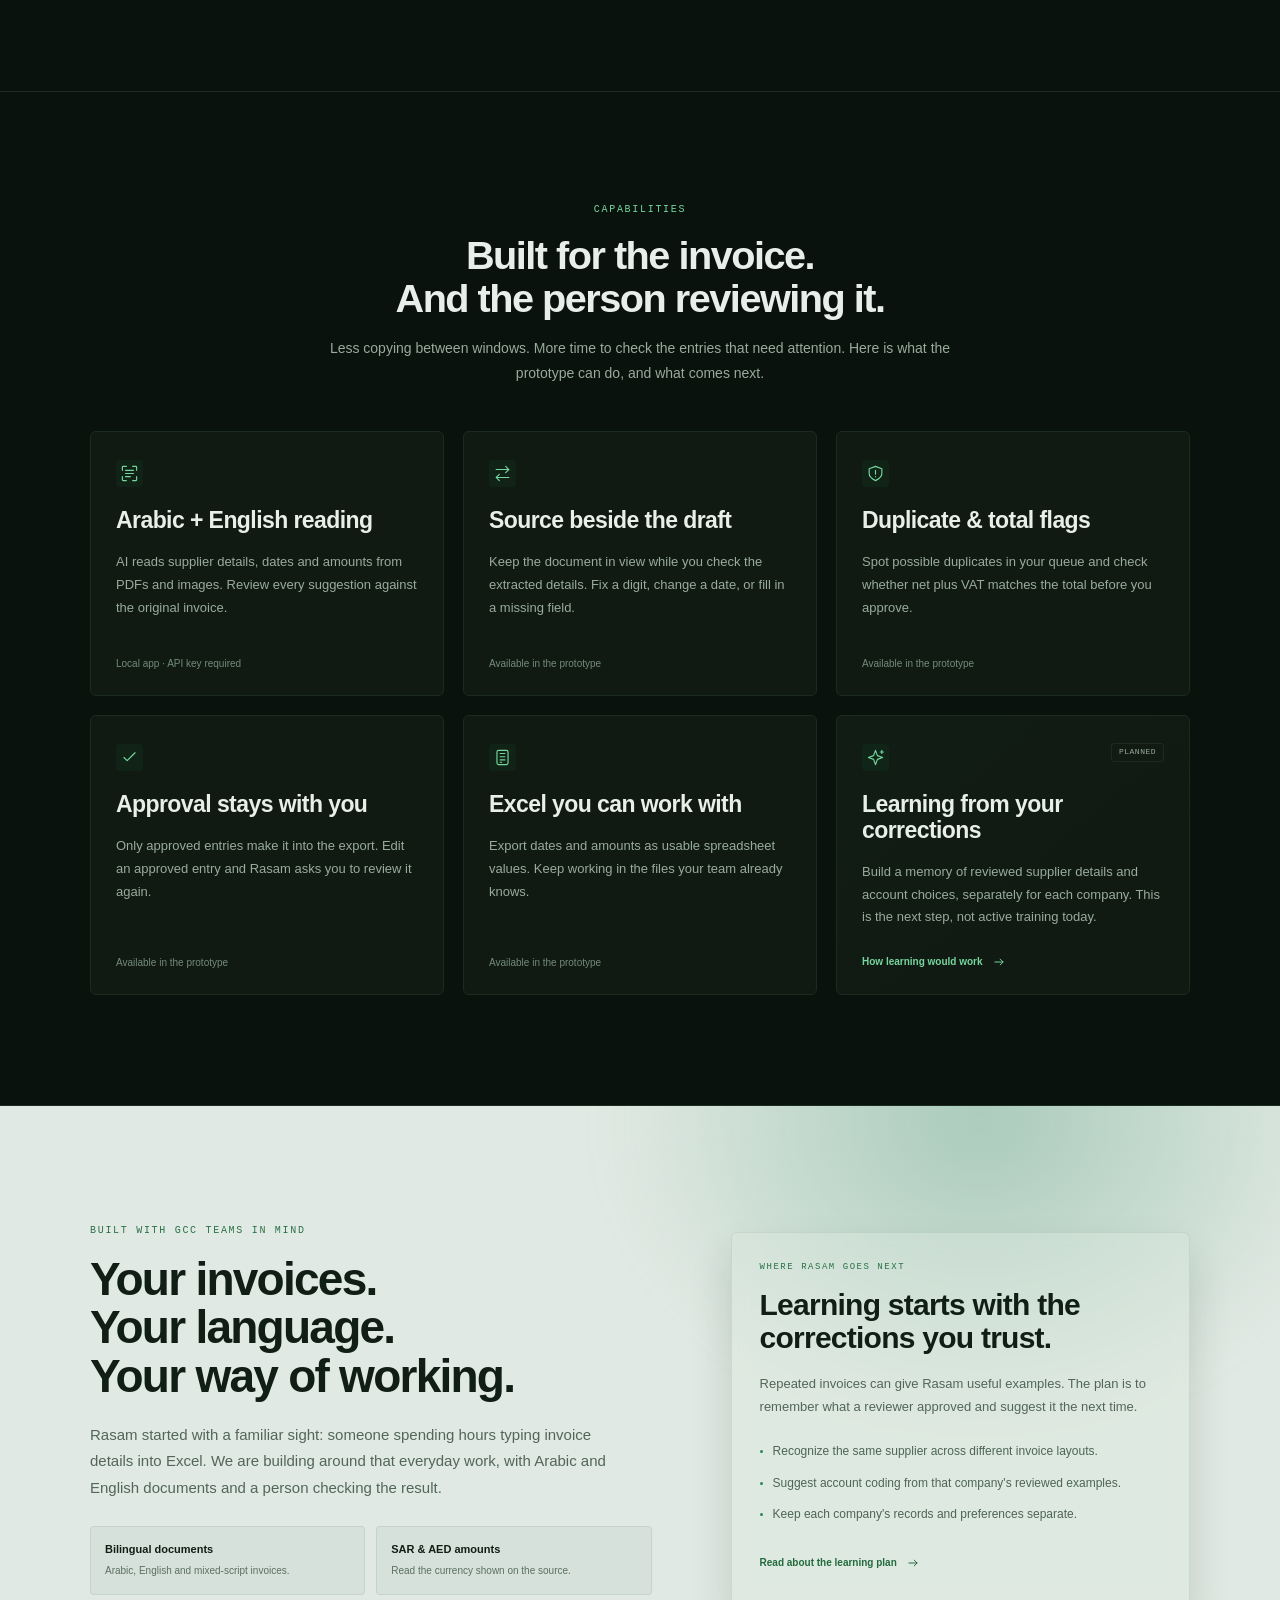
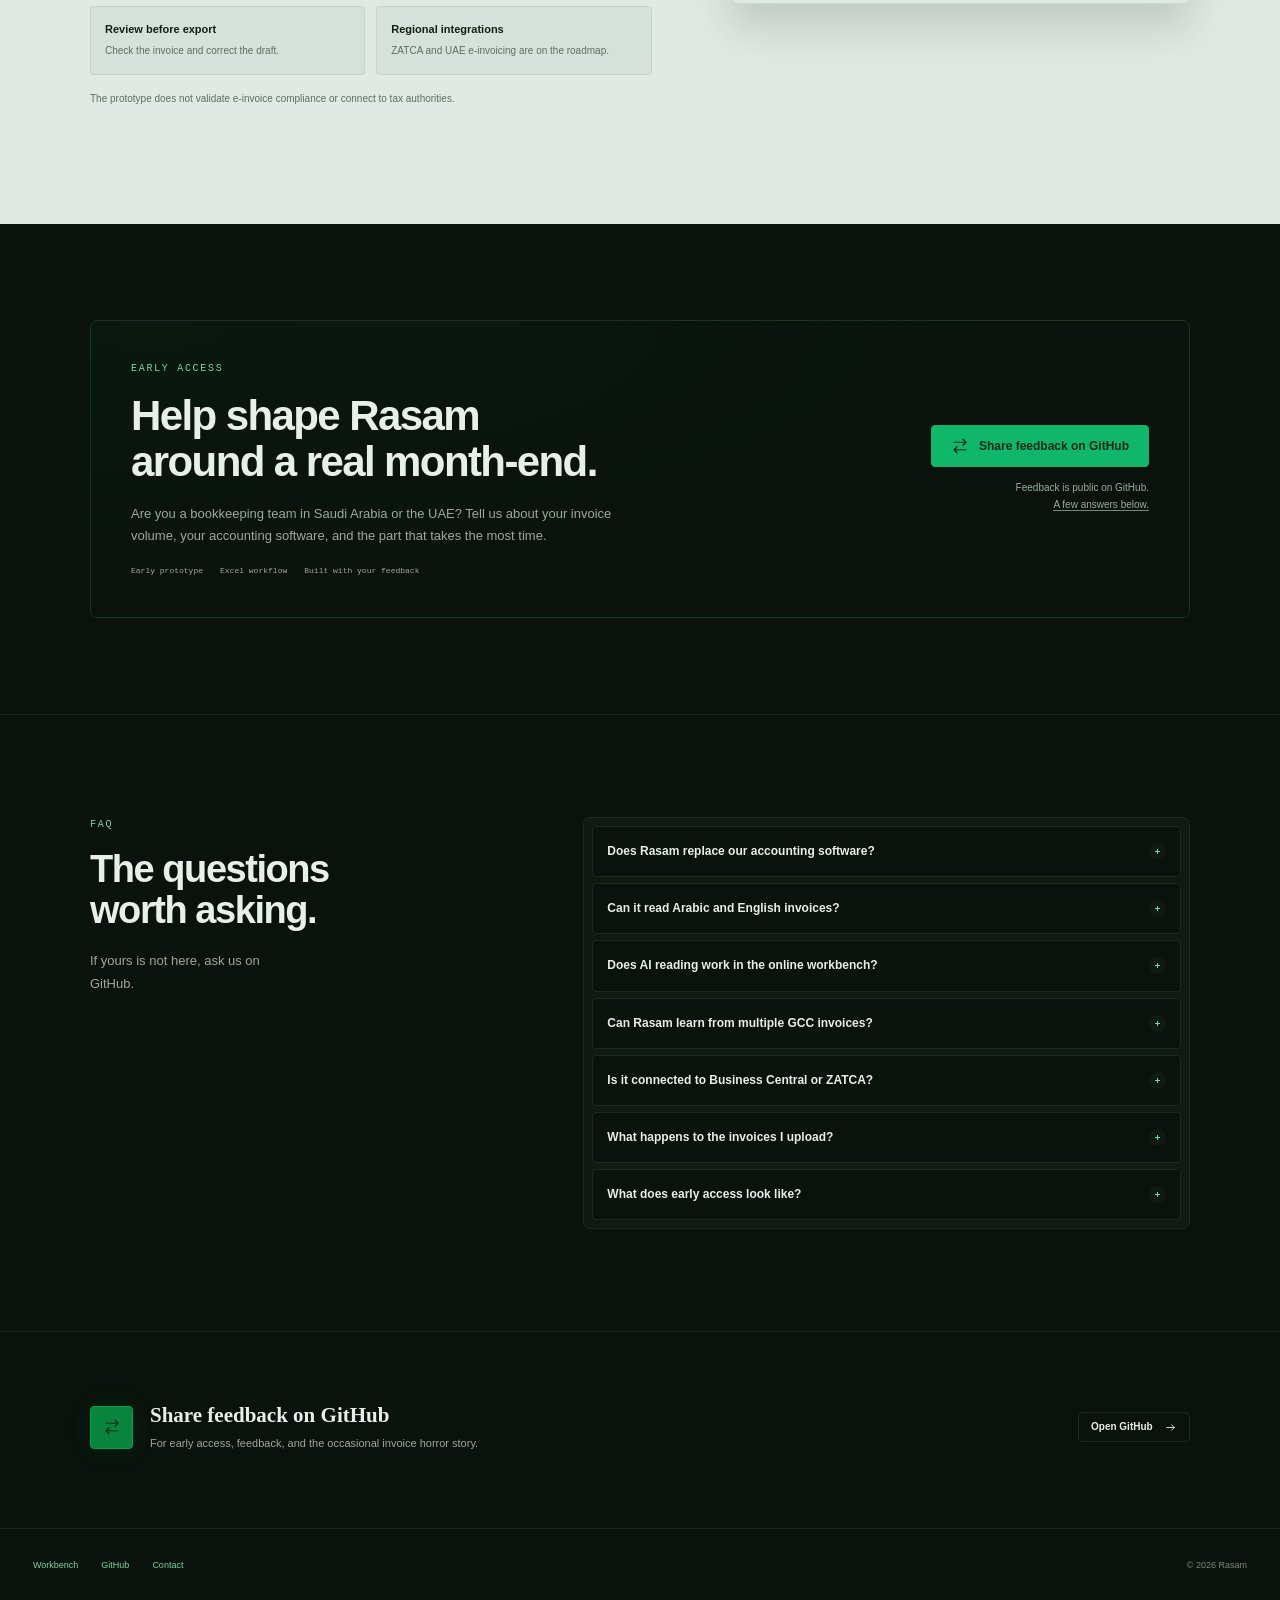
==== commit 0b203d6f: "Publish updated Rasam feedback links" ====
--- a/index.html
+++ b/index.html
@@ -40,7 +40,7 @@
         <a href="#faq">FAQ</a>
       </nav>
       <div class="nav-actions">
-        <a class="button button-small button-muted" href="mailto:rasam@polsia.app?subject=Rasam%20early%20access">Request access</a>
+        <a class="button button-small button-muted" href="https://github.com/20SHA07/Rasam/issues/new">Share feedback</a>
         <button class="theme-toggle icon-button" type="button" aria-label="Switch to light theme" aria-pressed="false" title="Switch theme"><svg class="icon"><use href="#i-moon"/></svg></button>
       </div>
     </div>
@@ -141,12 +141,12 @@
     </section>
 
     <section class="section pilot-section" aria-labelledby="pilot-title">
-      <div class="container"><div class="pilot-card"><div><p class="eyebrow">Early access</p><h2 id="pilot-title">Help shape Rasam<br>around a real month-end.</h2><p>Are you a bookkeeping team in Saudi Arabia or the UAE? Tell us about your invoice volume, your accounting software, and the part that takes the most time.</p><div class="pilot-tags"><span>Early prototype</span><span>Excel workflow</span><span>Built with your feedback</span></div></div><div class="pilot-action"><a class="button button-primary" href="mailto:rasam@polsia.app?subject=Rasam%20pilot%20request"><svg class="icon"><use href="#i-mail"/></svg> Request early access</a><p>Start a conversation with the Rasam team.<br><a href="#faq">A few answers below.</a></p></div></div></div>
+      <div class="container"><div class="pilot-card"><div><p class="eyebrow">Early access</p><h2 id="pilot-title">Help shape Rasam<br>around a real month-end.</h2><p>Are you a bookkeeping team in Saudi Arabia or the UAE? Tell us about your invoice volume, your accounting software, and the part that takes the most time.</p><div class="pilot-tags"><span>Early prototype</span><span>Excel workflow</span><span>Built with your feedback</span></div></div><div class="pilot-action"><a class="button button-primary" href="https://github.com/20SHA07/Rasam/issues/new"><svg class="icon"><use href="#i-review"/></svg> Share feedback on GitHub</a><p>Feedback is public on GitHub.<br><a href="#faq">A few answers below.</a></p></div></div></div>
     </section>
 
     <section id="faq" class="section faq-section" aria-labelledby="faq-title">
       <div class="container faq-grid">
-        <div class="section-heading"><p class="eyebrow">FAQ</p><h2 id="faq-title">The questions<br>worth asking.</h2><p>If yours is not here, write to<br><a href="mailto:rasam@polsia.app">rasam@polsia.app</a>.</p></div>
+        <div class="section-heading"><p class="eyebrow">FAQ</p><h2 id="faq-title">The questions<br>worth asking.</h2><p>If yours is not here, ask us on<br><a href="https://github.com/20SHA07/Rasam/issues/new">GitHub</a>.</p></div>
         <div class="faq-list">
           <details><summary>Does Rasam replace our accounting software?<span class="faq-indicator" aria-hidden="true"></span></summary><p>No. The prototype helps turn invoice details into reviewed rows for Excel. You keep your accounting software and decide how to use the exported entries.</p></details>
           <details><summary>Can it read Arabic and English invoices?<span class="faq-indicator" aria-hidden="true"></span></summary><p>The local app can send invoice PDFs and images to an AI model for Arabic and English field extraction. Results need a human check, especially for blurry images, unusual layouts or unclear numbers. It is not yet benchmarked across GCC invoice types.</p></details>
@@ -159,8 +159,8 @@
       </div>
     </section>
 
-    <section class="contact-section" aria-label="Contact Rasam"><div class="container contact-row"><div class="contact-copy"><span class="contact-icon"><svg class="icon"><use href="#i-mail"/></svg></span><div><a class="contact-email" href="mailto:rasam@polsia.app">rasam@polsia.app</a><p>For early access, feedback, and the occasional invoice horror story.</p></div></div><a class="button button-outline button-small" href="mailto:rasam@polsia.app?subject=Hello%20Rasam">Compose <svg class="icon"><use href="#i-arrow"/></svg></a></div></section>
+    <section class="contact-section" aria-label="Contact Rasam"><div class="container contact-row"><div class="contact-copy"><span class="contact-icon"><svg class="icon"><use href="#i-review"/></svg></span><div><a class="contact-email" href="https://github.com/20SHA07/Rasam/issues/new">Share feedback on GitHub</a><p>For early access, feedback, and the occasional invoice horror story.</p></div></div><a class="button button-outline button-small" href="https://github.com/20SHA07/Rasam/issues/new">Open GitHub <svg class="icon"><use href="#i-arrow"/></svg></a></div></section>
   </main>
-  <footer class="site-footer"><div class="nav-wrap footer-row"><div><a href="./workbench.html">Workbench</a><a href="https://github.com/20SHA07/Rasam" target="_blank" rel="noopener noreferrer">GitHub<span class="sr-only"> (opens in a new tab)</span></a><a href="mailto:rasam@polsia.app">Contact</a></div><span>© 2026 Rasam</span></div></footer>
+  <footer class="site-footer"><div class="nav-wrap footer-row"><div><a href="./workbench.html">Workbench</a><a href="https://github.com/20SHA07/Rasam" target="_blank" rel="noopener noreferrer">GitHub<span class="sr-only"> (opens in a new tab)</span></a><a href="https://github.com/20SHA07/Rasam/issues/new">Contact</a></div><span>© 2026 Rasam</span></div></footer>
 </body>
 </html>
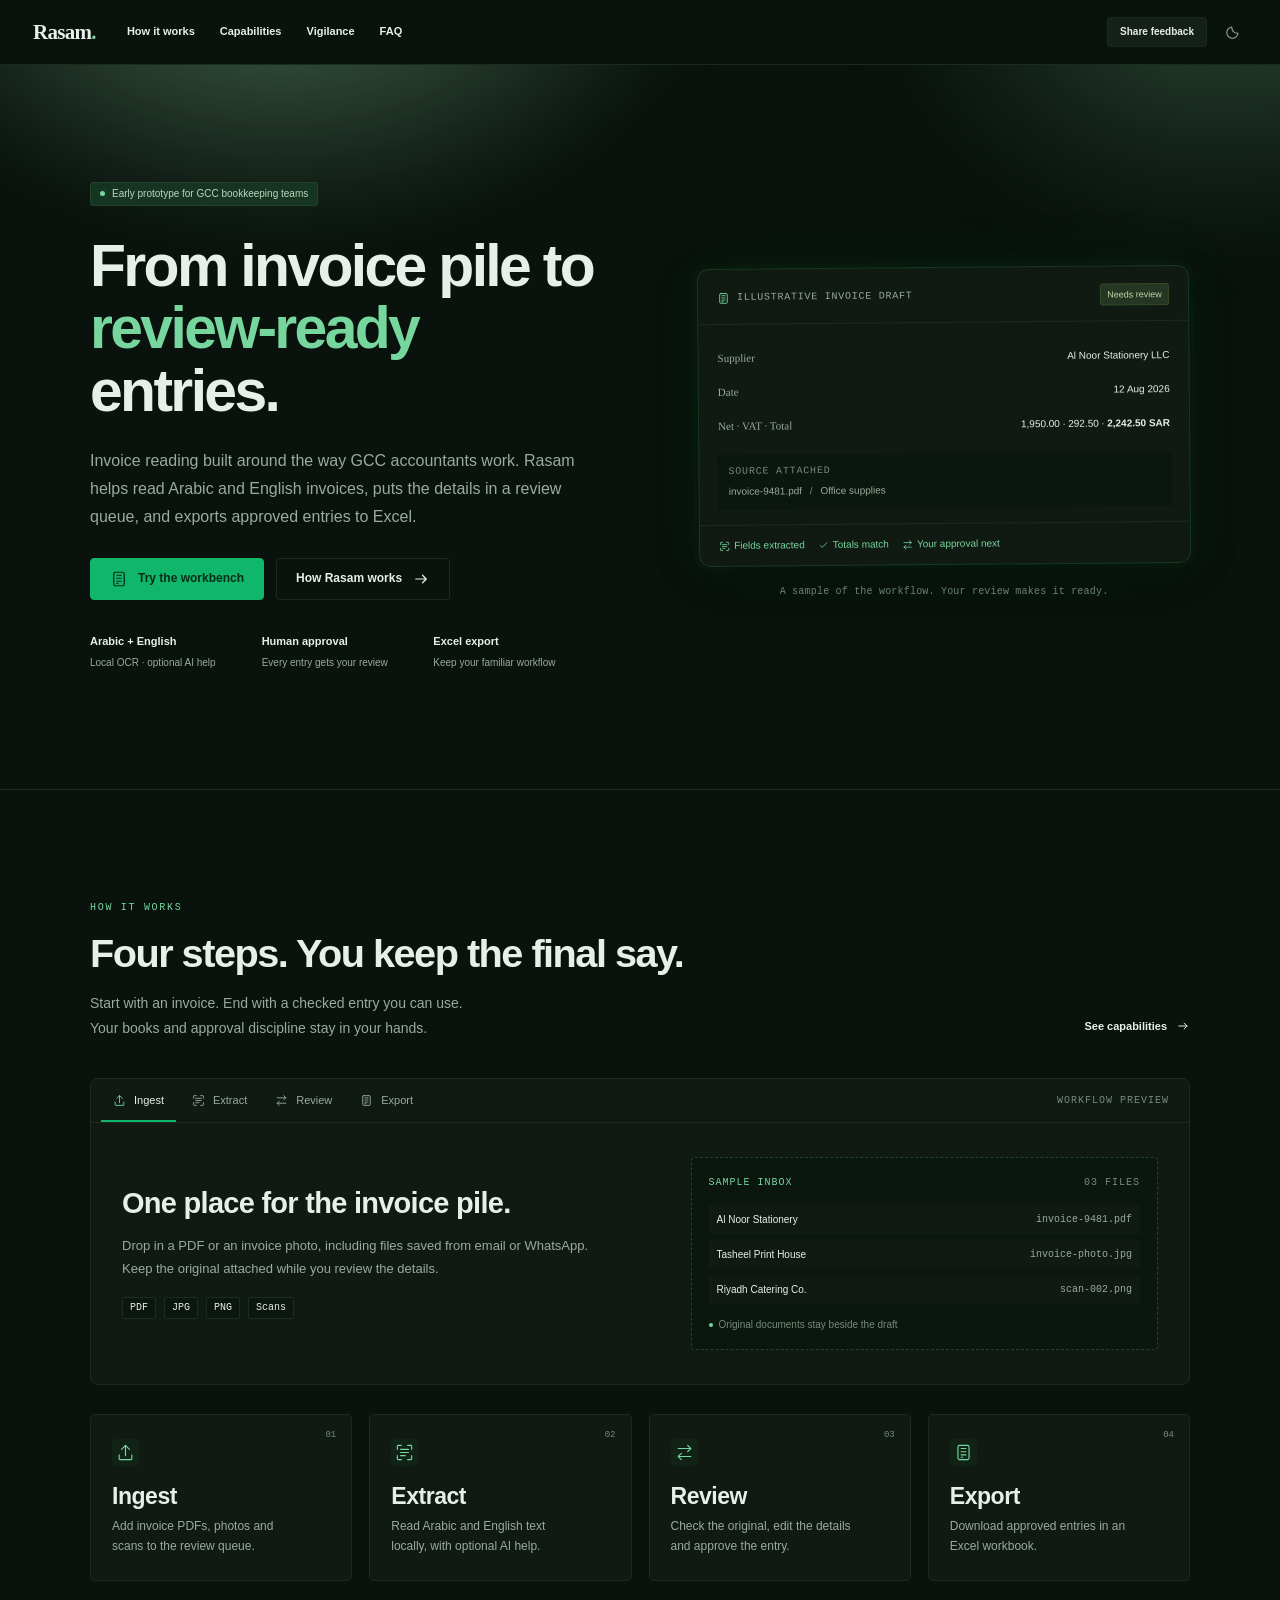
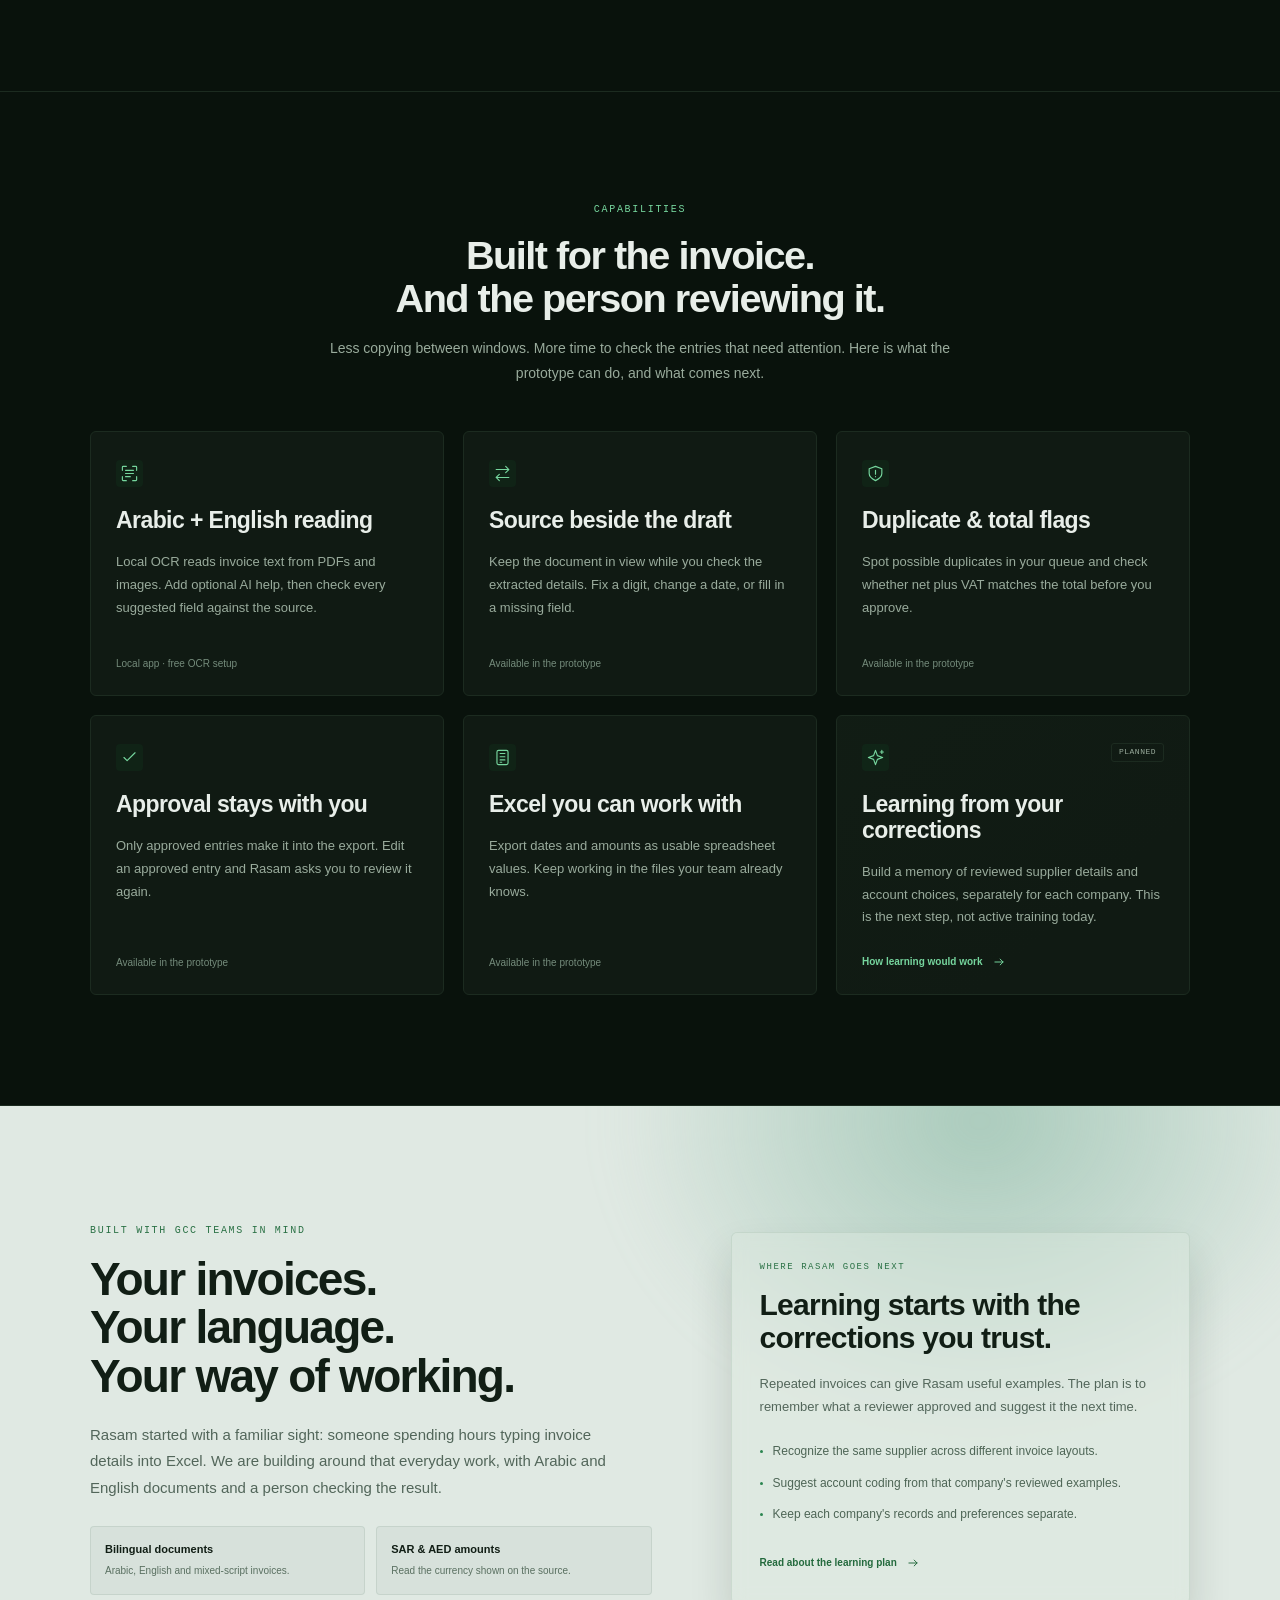
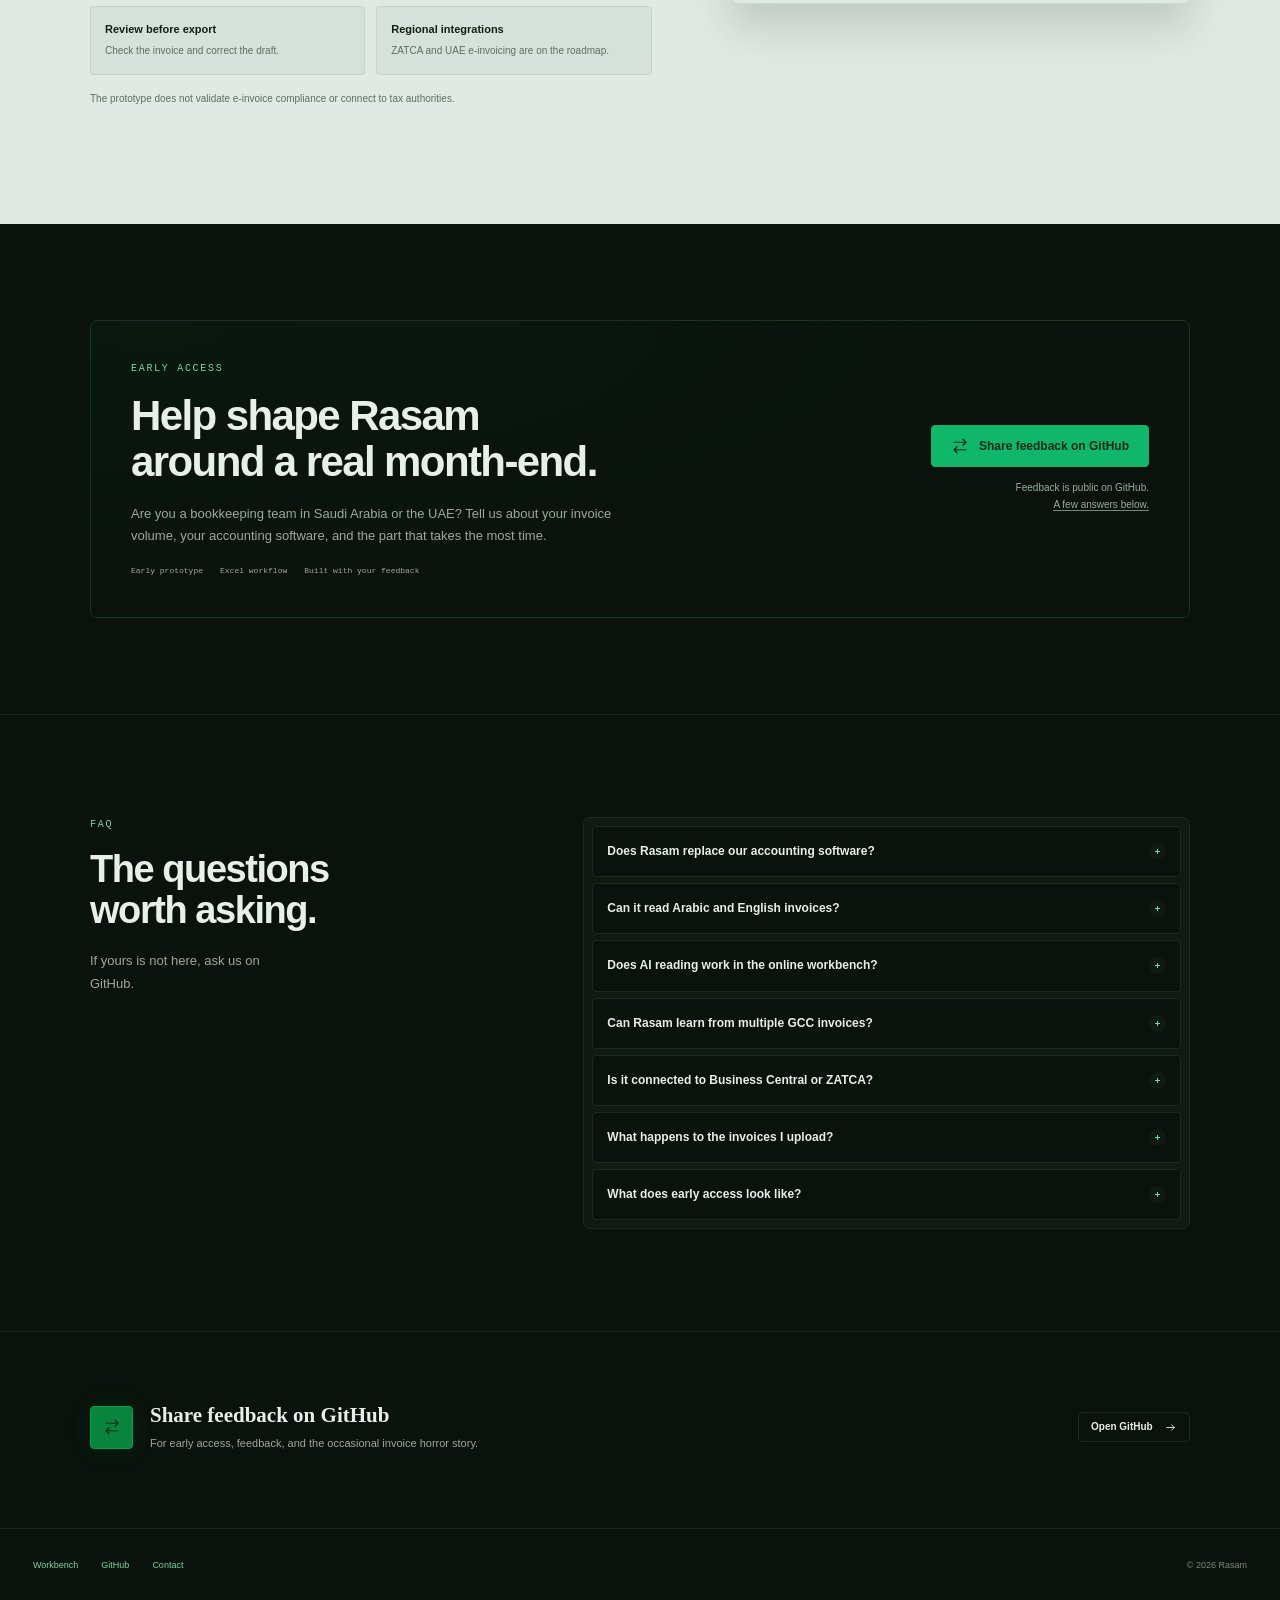
==== commit d2a2cb69: "Publish free OCR setup and updated invoice review preview" ====
--- a/index.html
+++ b/index.html
@@ -58,7 +58,7 @@
             <a class="button button-outline" href="#how-it-works">How Rasam works <svg class="icon"><use href="#i-arrow"/></svg></a>
           </div>
           <div class="hero-facts" aria-label="Core features">
-            <div><strong>Arabic + English</strong><span>AI-assisted field reading</span></div>
+            <div><strong>Arabic + English</strong><span>Local OCR · optional AI help</span></div>
             <div><strong>Human approval</strong><span>Every entry gets your review</span></div>
             <div><strong>Excel export</strong><span>Keep your familiar workflow</span></div>
           </div>
@@ -98,8 +98,8 @@
             <div class="inbox-preview"><div class="mini-heading">Sample inbox <span>03 files</span></div><div class="inbox-row"><strong>Al Noor Stationery</strong><span>invoice-9481.pdf</span></div><div class="inbox-row"><strong>Tasheel Print House</strong><span>invoice-photo.jpg</span></div><div class="inbox-row"><strong>Riyadh Catering Co.</strong><span>scan-002.png</span></div><div class="inbox-bottom"><span class="status-dot"></span> Original documents stay beside the draft</div></div>
           </div>
           <div class="workflow-panel" id="panel-extract" role="tabpanel" aria-labelledby="tab-extract" tabindex="0" hidden>
-            <div class="workflow-copy"><h3>Read the details in either language.</h3><p>AI suggests the supplier, invoice number, date, currency and amounts from Arabic or English documents. Missing or unclear values are left for you to check.</p><div class="file-chips"><span>Arabic</span><span>English</span><span>Mixed script</span></div></div>
-            <div class="inbox-preview"><div class="mini-heading">Illustrative extraction <span>AI draft</span></div><div class="inbox-row"><strong>Supplier</strong><span lang="ar" dir="rtl">النور للقرطاسية</span></div><div class="inbox-row"><strong>Invoice number</strong><span>INV-9481</span></div><div class="inbox-row"><strong>Total</strong><span>2,242.50 SAR</span></div><div class="inbox-bottom"><svg class="icon"><use href="#i-scan"/></svg> Available in the local app with your API key</div></div>
+            <div class="workflow-copy"><h3>Read the details in either language.</h3><p>Read invoice text locally, then review the clearly labelled fields. Optional Groq AI helps organize the text into a draft. Unclear values still need your check.</p><div class="file-chips"><span>Arabic</span><span>English</span><span>Mixed script</span></div></div>
+            <div class="inbox-preview"><div class="mini-heading">Illustrative extraction <span>AI draft</span></div><div class="inbox-row"><strong>Supplier</strong><span lang="ar" dir="rtl">النور للقرطاسية</span></div><div class="inbox-row"><strong>Invoice number</strong><span>INV-9481</span></div><div class="inbox-row"><strong>Total</strong><span>2,242.50 SAR</span></div><div class="inbox-bottom"><svg class="icon"><use href="#i-scan"/></svg> Free local OCR · optional AI key</div></div>
           </div>
           <div class="workflow-panel" id="panel-review" role="tabpanel" aria-labelledby="tab-review" tabindex="0" hidden>
             <div class="workflow-copy"><h3>The draft gets a second pair of eyes.</h3><p>Check the source, fix any values, and review duplicate or total warnings. You approve each entry before it can be exported.</p><div class="file-chips"><span>Edit</span><span>Check</span><span>Approve</span></div></div>
@@ -112,7 +112,7 @@
         </div>
         <ol class="steps-grid">
           <li><span class="step-number">01</span><svg class="feature-icon"><use href="#i-upload"/></svg><h3>Ingest</h3><p>Add invoice PDFs, photos and scans to the review queue.</p></li>
-          <li><span class="step-number">02</span><svg class="feature-icon"><use href="#i-scan"/></svg><h3>Extract</h3><p>Let AI suggest the fields from Arabic and English invoices.</p></li>
+          <li><span class="step-number">02</span><svg class="feature-icon"><use href="#i-scan"/></svg><h3>Extract</h3><p>Read Arabic and English text locally, with optional AI help.</p></li>
           <li><span class="step-number">03</span><svg class="feature-icon"><use href="#i-review"/></svg><h3>Review</h3><p>Check the original, edit the details and approve the entry.</p></li>
           <li><span class="step-number">04</span><svg class="feature-icon"><use href="#i-sheet"/></svg><h3>Export</h3><p>Download approved entries in an Excel workbook.</p></li>
         </ol>
@@ -123,7 +123,7 @@
       <div class="container">
         <div class="section-heading centered-heading"><p class="eyebrow">Capabilities</p><h2 id="capabilities-title">Built for the invoice.<br>And the person reviewing it.</h2><p>Less copying between windows. More time to check the entries that need attention. Here is what the prototype can do, and what comes next.</p></div>
         <div class="capabilities-grid">
-          <article class="capability-card"><svg class="feature-icon"><use href="#i-scan"/></svg><h3>Arabic + English reading</h3><p>AI reads supplier details, dates and amounts from PDFs and images. Review every suggestion against the original invoice.</p><span class="feature-status">Local app · API key required</span></article>
+          <article class="capability-card"><svg class="feature-icon"><use href="#i-scan"/></svg><h3>Arabic + English reading</h3><p>Local OCR reads invoice text from PDFs and images. Add optional AI help, then check every suggested field against the source.</p><span class="feature-status">Local app · free OCR setup</span></article>
           <article class="capability-card"><svg class="feature-icon"><use href="#i-review"/></svg><h3>Source beside the draft</h3><p>Keep the document in view while you check the extracted details. Fix a digit, change a date, or fill in a missing field.</p><span class="feature-status">Available in the prototype</span></article>
           <article class="capability-card"><svg class="feature-icon"><use href="#i-shield"/></svg><h3>Duplicate &amp; total flags</h3><p>Spot possible duplicates in your queue and check whether net plus VAT matches the total before you approve.</p><span class="feature-status">Available in the prototype</span></article>
           <article class="capability-card"><svg class="feature-icon"><use href="#i-check"/></svg><h3>Approval stays with you</h3><p>Only approved entries make it into the export. Edit an approved entry and Rasam asks you to review it again.</p><span class="feature-status">Available in the prototype</span></article>
@@ -149,11 +149,11 @@
         <div class="section-heading"><p class="eyebrow">FAQ</p><h2 id="faq-title">The questions<br>worth asking.</h2><p>If yours is not here, ask us on<br><a href="https://github.com/20SHA07/Rasam/issues/new">GitHub</a>.</p></div>
         <div class="faq-list">
           <details><summary>Does Rasam replace our accounting software?<span class="faq-indicator" aria-hidden="true"></span></summary><p>No. The prototype helps turn invoice details into reviewed rows for Excel. You keep your accounting software and decide how to use the exported entries.</p></details>
-          <details><summary>Can it read Arabic and English invoices?<span class="faq-indicator" aria-hidden="true"></span></summary><p>The local app can send invoice PDFs and images to an AI model for Arabic and English field extraction. Results need a human check, especially for blurry images, unusual layouts or unclear numbers. It is not yet benchmarked across GCC invoice types.</p></details>
-          <details><summary>Does AI reading work in the online workbench?<span class="faq-indicator" aria-hidden="true"></span></summary><p>The online workbench lets you explore manual entry, review and Excel export. AI reading runs through the local app with your own OpenAI API key. When you click Read with AI there, the document is sent to OpenAI and API usage charges may apply.</p></details>
+          <details><summary>Can it read Arabic and English invoices?<span class="faq-indicator" aria-hidden="true"></span></summary><p>The local app includes a free OCR setup using PaddleOCR’s Arabic model, plus optional Groq AI to organize recognized text. Every draft needs a human check. Arabic and mixed-language accuracy has not yet been benchmarked on real GCC invoices.</p></details>
+          <details><summary>Does AI reading work in the online workbench?<span class="faq-indicator" aria-hidden="true"></span></summary><p>The online workbench lets you explore manual entry, review and Excel export. Text recognition runs in the local app after OCR setup, with no API key required. You can optionally add a Groq key for cloud AI assistance; free-tier limits apply. <a href="https://github.com/20SHA07/Rasam/tree/main/workbench#readme">Get the local app and setup guide</a>.</p></details>
           <details id="learning-faq"><summary>Can Rasam learn from multiple GCC invoices?<span class="faq-indicator" aria-hidden="true"></span></summary><p>Yes, that is part of the plan. A useful first step is company-specific memory: store reviewed examples, find a similar past invoice, and suggest the supplier or account choice that was approved before. Corrections would stay separate for each company.</p><p>The current prototype does not do this yet, and uploading invoices does not train a model. Further model training is a separate option to evaluate after collecting labeled examples with permission and measuring results on invoices it has not seen.</p></details>
           <details><summary>Is it connected to Business Central or ZATCA?<span class="faq-indicator" aria-hidden="true"></span></summary><p>Not yet. The prototype exports an Excel workbook. Business Central integration, e-invoice QR validation and connections to regional e-invoicing services are planned work, not available features.</p></details>
-          <details><summary>What happens to the invoices I upload?<span class="faq-indicator" aria-hidden="true"></span></summary><p>The online prototype keeps its queue in the current browser session. Refreshing or closing the page clears it, so export approved entries before leaving. AI reading in the local app sends the selected document to OpenAI only when you request it.</p></details>
+          <details><summary>What happens to the invoices I upload?<span class="faq-indicator" aria-hidden="true"></span></summary><p>The queue lasts for the current browser session, so export before closing or refreshing. Local OCR keeps invoice content on your computer and removes temporary working files after reading. Optional Groq mode sends recognized text to Groq. The optional OpenAI mode sends the document to OpenAI; its API charges apply.</p></details>
           <details><summary>What does early access look like?<span class="faq-indicator" aria-hidden="true"></span></summary><p>Start with a conversation about your workflow. We want to understand the kinds of invoices you handle, where manual entry slows you down, and what an export must contain to be useful to your team.</p></details>
         </div>
       </div>
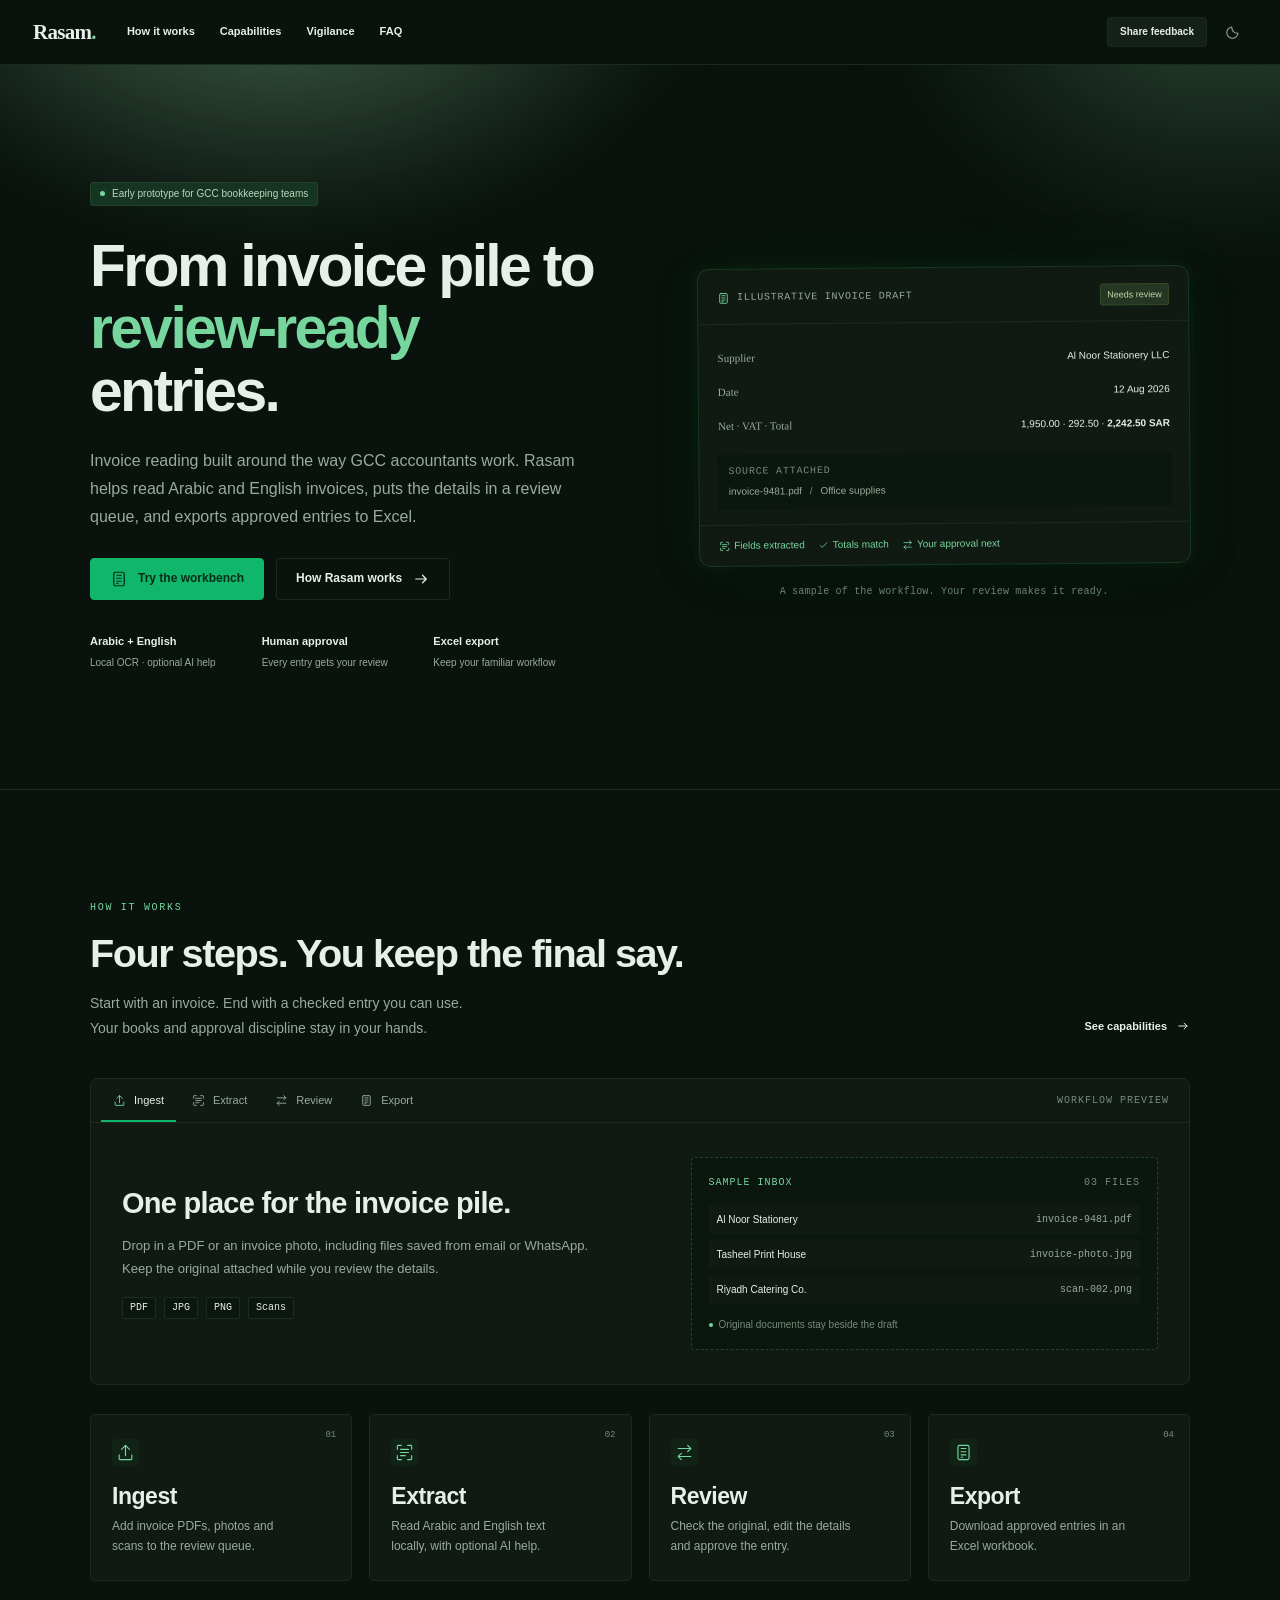
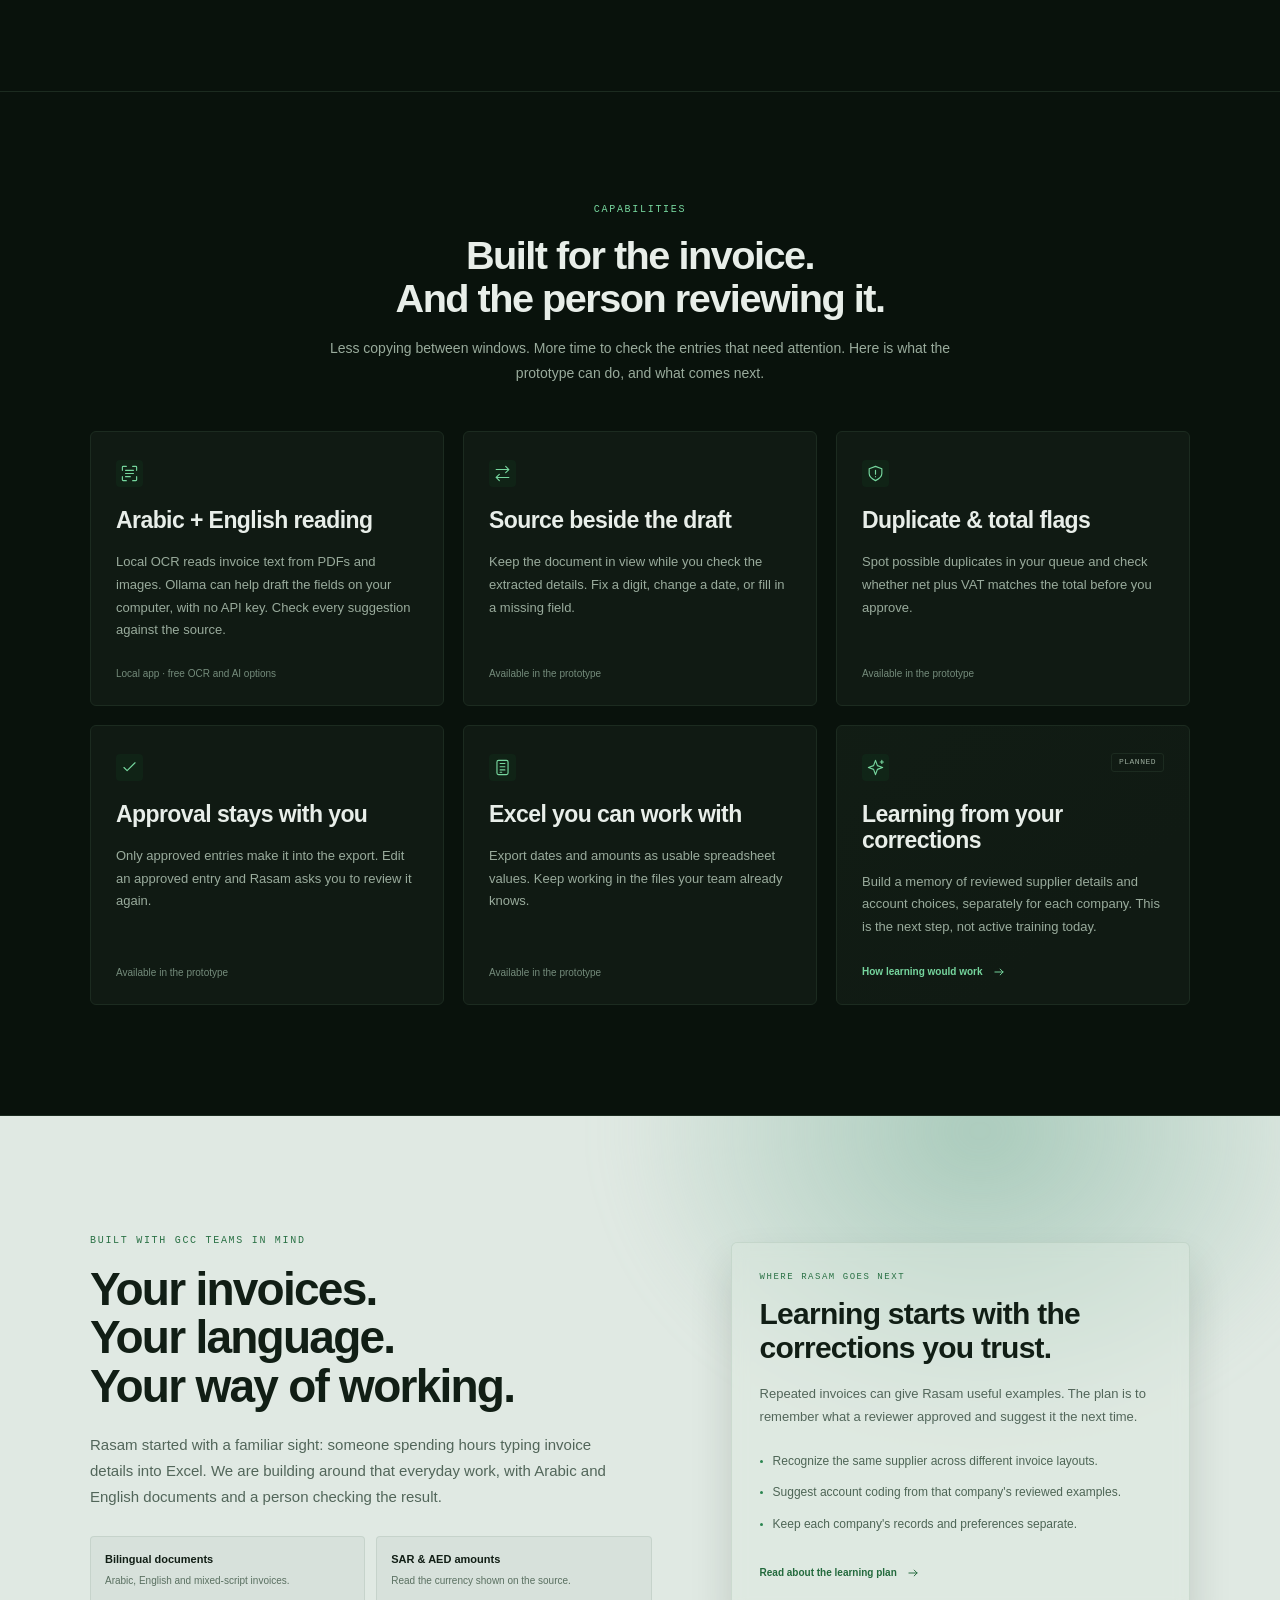
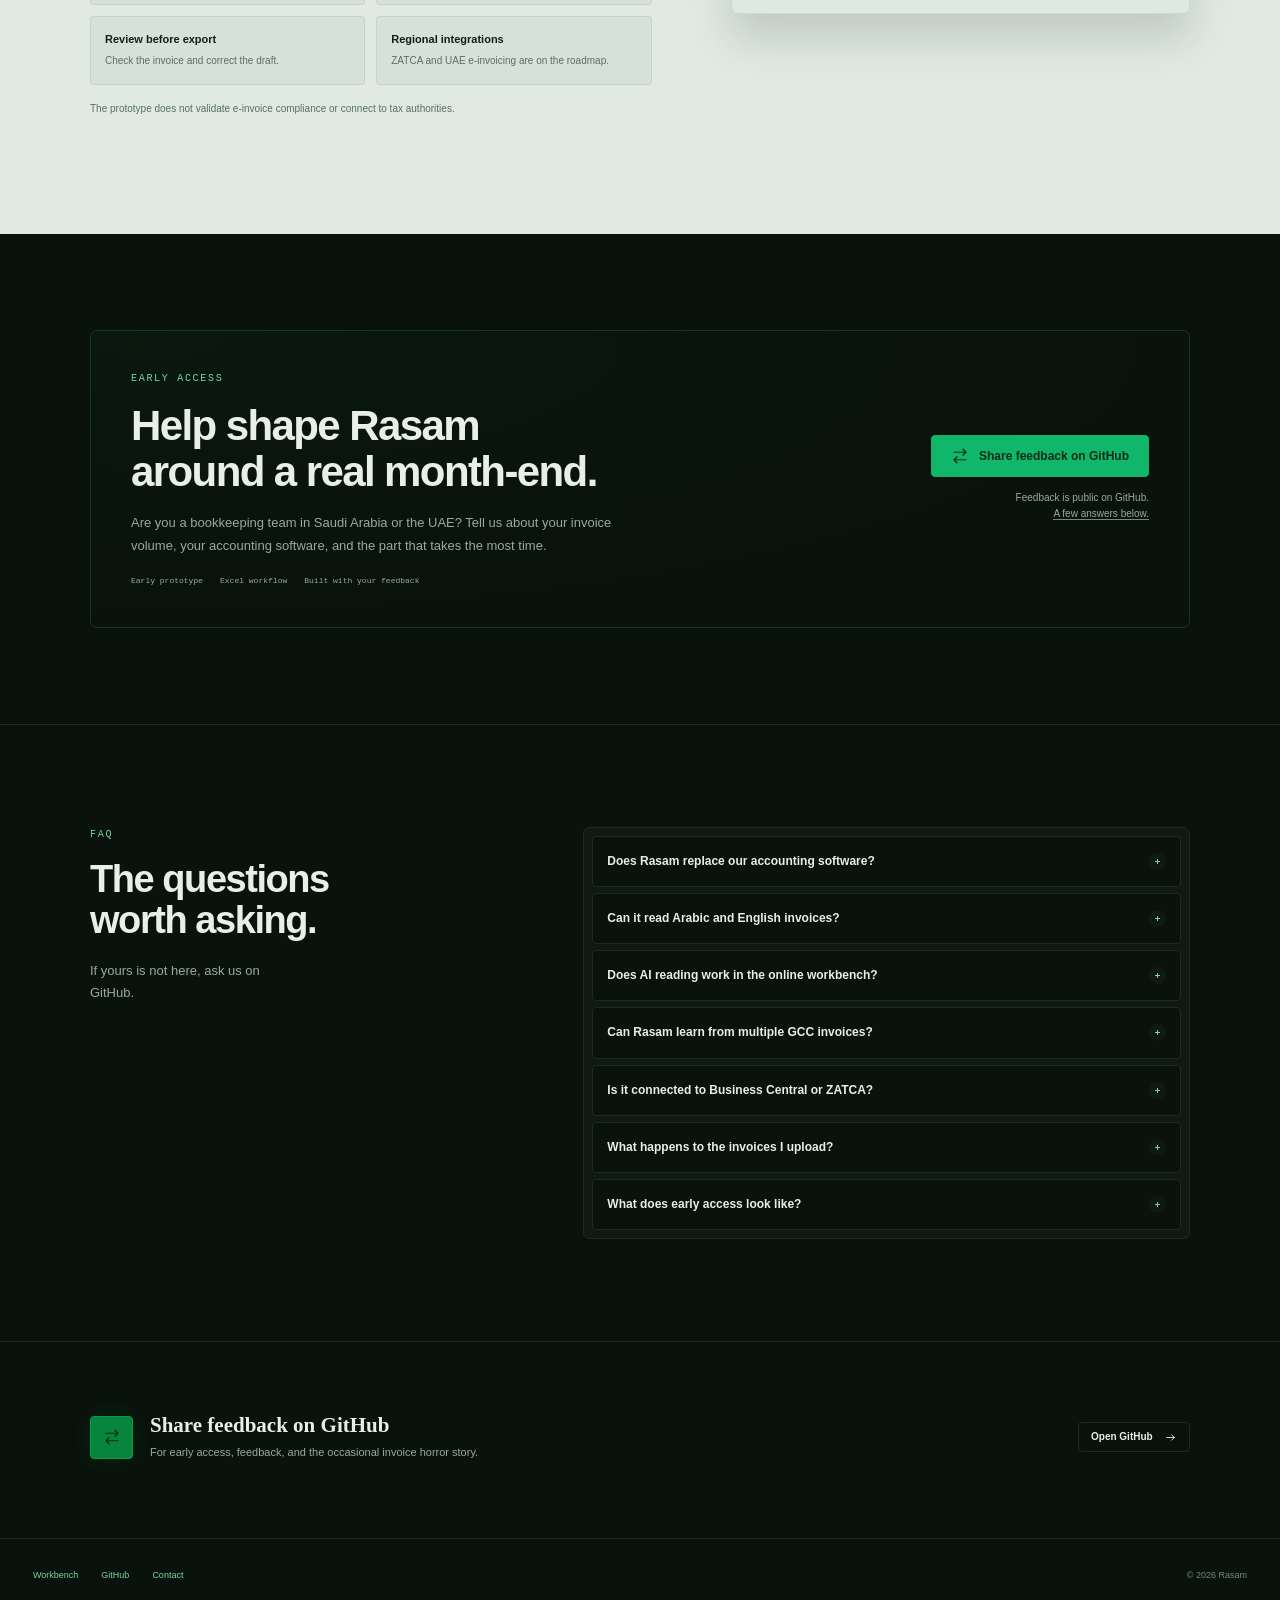
==== commit 3d9c1a8e: "Publish local AI setup and updated workbench preview" ====
--- a/index.html
+++ b/index.html
@@ -98,8 +98,8 @@
             <div class="inbox-preview"><div class="mini-heading">Sample inbox <span>03 files</span></div><div class="inbox-row"><strong>Al Noor Stationery</strong><span>invoice-9481.pdf</span></div><div class="inbox-row"><strong>Tasheel Print House</strong><span>invoice-photo.jpg</span></div><div class="inbox-row"><strong>Riyadh Catering Co.</strong><span>scan-002.png</span></div><div class="inbox-bottom"><span class="status-dot"></span> Original documents stay beside the draft</div></div>
           </div>
           <div class="workflow-panel" id="panel-extract" role="tabpanel" aria-labelledby="tab-extract" tabindex="0" hidden>
-            <div class="workflow-copy"><h3>Read the details in either language.</h3><p>Read invoice text locally, then review the clearly labelled fields. Optional Groq AI helps organize the text into a draft. Unclear values still need your check.</p><div class="file-chips"><span>Arabic</span><span>English</span><span>Mixed script</span></div></div>
-            <div class="inbox-preview"><div class="mini-heading">Illustrative extraction <span>AI draft</span></div><div class="inbox-row"><strong>Supplier</strong><span lang="ar" dir="rtl">النور للقرطاسية</span></div><div class="inbox-row"><strong>Invoice number</strong><span>INV-9481</span></div><div class="inbox-row"><strong>Total</strong><span>2,242.50 SAR</span></div><div class="inbox-bottom"><svg class="icon"><use href="#i-scan"/></svg> Free local OCR · optional AI key</div></div>
+            <div class="workflow-copy"><h3>Read the details in either language.</h3><p>Read invoice text locally, then review the clearly labelled fields. Optional Ollama AI organizes the text into a draft on your own computer. Unclear values still need your check.</p><div class="file-chips"><span>Arabic</span><span>English</span><span>Mixed script</span></div></div>
+            <div class="inbox-preview"><div class="mini-heading">Illustrative extraction <span>AI draft</span></div><div class="inbox-row"><strong>Supplier</strong><span lang="ar" dir="rtl">النور للقرطاسية</span></div><div class="inbox-row"><strong>Invoice number</strong><span>INV-9481</span></div><div class="inbox-row"><strong>Total</strong><span>2,242.50 SAR</span></div><div class="inbox-bottom"><svg class="icon"><use href="#i-scan"/></svg> Local OCR + AI · no API key</div></div>
           </div>
           <div class="workflow-panel" id="panel-review" role="tabpanel" aria-labelledby="tab-review" tabindex="0" hidden>
             <div class="workflow-copy"><h3>The draft gets a second pair of eyes.</h3><p>Check the source, fix any values, and review duplicate or total warnings. You approve each entry before it can be exported.</p><div class="file-chips"><span>Edit</span><span>Check</span><span>Approve</span></div></div>
@@ -123,7 +123,7 @@
       <div class="container">
         <div class="section-heading centered-heading"><p class="eyebrow">Capabilities</p><h2 id="capabilities-title">Built for the invoice.<br>And the person reviewing it.</h2><p>Less copying between windows. More time to check the entries that need attention. Here is what the prototype can do, and what comes next.</p></div>
         <div class="capabilities-grid">
-          <article class="capability-card"><svg class="feature-icon"><use href="#i-scan"/></svg><h3>Arabic + English reading</h3><p>Local OCR reads invoice text from PDFs and images. Add optional AI help, then check every suggested field against the source.</p><span class="feature-status">Local app · free OCR setup</span></article>
+          <article class="capability-card"><svg class="feature-icon"><use href="#i-scan"/></svg><h3>Arabic + English reading</h3><p>Local OCR reads invoice text from PDFs and images. Ollama can help draft the fields on your computer, with no API key. Check every suggestion against the source.</p><span class="feature-status">Local app · free OCR and AI options</span></article>
           <article class="capability-card"><svg class="feature-icon"><use href="#i-review"/></svg><h3>Source beside the draft</h3><p>Keep the document in view while you check the extracted details. Fix a digit, change a date, or fill in a missing field.</p><span class="feature-status">Available in the prototype</span></article>
           <article class="capability-card"><svg class="feature-icon"><use href="#i-shield"/></svg><h3>Duplicate &amp; total flags</h3><p>Spot possible duplicates in your queue and check whether net plus VAT matches the total before you approve.</p><span class="feature-status">Available in the prototype</span></article>
           <article class="capability-card"><svg class="feature-icon"><use href="#i-check"/></svg><h3>Approval stays with you</h3><p>Only approved entries make it into the export. Edit an approved entry and Rasam asks you to review it again.</p><span class="feature-status">Available in the prototype</span></article>
@@ -149,11 +149,11 @@
         <div class="section-heading"><p class="eyebrow">FAQ</p><h2 id="faq-title">The questions<br>worth asking.</h2><p>If yours is not here, ask us on<br><a href="https://github.com/20SHA07/Rasam/issues/new">GitHub</a>.</p></div>
         <div class="faq-list">
           <details><summary>Does Rasam replace our accounting software?<span class="faq-indicator" aria-hidden="true"></span></summary><p>No. The prototype helps turn invoice details into reviewed rows for Excel. You keep your accounting software and decide how to use the exported entries.</p></details>
-          <details><summary>Can it read Arabic and English invoices?<span class="faq-indicator" aria-hidden="true"></span></summary><p>The local app includes a free OCR setup using PaddleOCR’s Arabic model, plus optional Groq AI to organize recognized text. Every draft needs a human check. Arabic and mixed-language accuracy has not yet been benchmarked on real GCC invoices.</p></details>
-          <details><summary>Does AI reading work in the online workbench?<span class="faq-indicator" aria-hidden="true"></span></summary><p>The online workbench lets you explore manual entry, review and Excel export. Text recognition runs in the local app after OCR setup, with no API key required. You can optionally add a Groq key for cloud AI assistance; free-tier limits apply. <a href="https://github.com/20SHA07/Rasam/tree/main/workbench#readme">Get the local app and setup guide</a>.</p></details>
+          <details><summary>Can it read Arabic and English invoices?<span class="faq-indicator" aria-hidden="true"></span></summary><p>The local app includes a free OCR setup using PaddleOCR’s Arabic model, plus optional Ollama AI to organize recognized text locally. Every draft needs a human check. Arabic and mixed-language accuracy has not yet been benchmarked on real GCC invoices.</p></details>
+          <details><summary>Does AI reading work in the online workbench?<span class="faq-indicator" aria-hidden="true"></span></summary><p>The online workbench lets you explore manual entry, review and Excel export. OCR and Ollama AI run in the local app after you install their models. Neither needs an API key or per-read payment. Your computer supplies the processing, so speed depends on its hardware. <a href="https://github.com/20SHA07/Rasam/tree/main/workbench#readme">Get the local app and setup guide</a>.</p></details>
           <details id="learning-faq"><summary>Can Rasam learn from multiple GCC invoices?<span class="faq-indicator" aria-hidden="true"></span></summary><p>Yes, that is part of the plan. A useful first step is company-specific memory: store reviewed examples, find a similar past invoice, and suggest the supplier or account choice that was approved before. Corrections would stay separate for each company.</p><p>The current prototype does not do this yet, and uploading invoices does not train a model. Further model training is a separate option to evaluate after collecting labeled examples with permission and measuring results on invoices it has not seen.</p></details>
           <details><summary>Is it connected to Business Central or ZATCA?<span class="faq-indicator" aria-hidden="true"></span></summary><p>Not yet. The prototype exports an Excel workbook. Business Central integration, e-invoice QR validation and connections to regional e-invoicing services are planned work, not available features.</p></details>
-          <details><summary>What happens to the invoices I upload?<span class="faq-indicator" aria-hidden="true"></span></summary><p>The queue lasts for the current browser session, so export before closing or refreshing. Local OCR keeps invoice content on your computer and removes temporary working files after reading. Optional Groq mode sends recognized text to Groq. The optional OpenAI mode sends the document to OpenAI; its API charges apply.</p></details>
+          <details><summary>What happens to the invoices I upload?<span class="faq-indicator" aria-hidden="true"></span></summary><p>The queue lasts for the current browser session, so export before closing or refreshing. Local OCR and Ollama keep invoice content on your computer. Rasam removes its temporary working files after reading. If you separately choose Groq mode, recognized text is sent to Groq. The optional OpenAI mode sends the document to OpenAI; its API charges apply.</p></details>
           <details><summary>What does early access look like?<span class="faq-indicator" aria-hidden="true"></span></summary><p>Start with a conversation about your workflow. We want to understand the kinds of invoices you handle, where manual entry slows you down, and what an export must contain to be useful to your team.</p></details>
         </div>
       </div>
